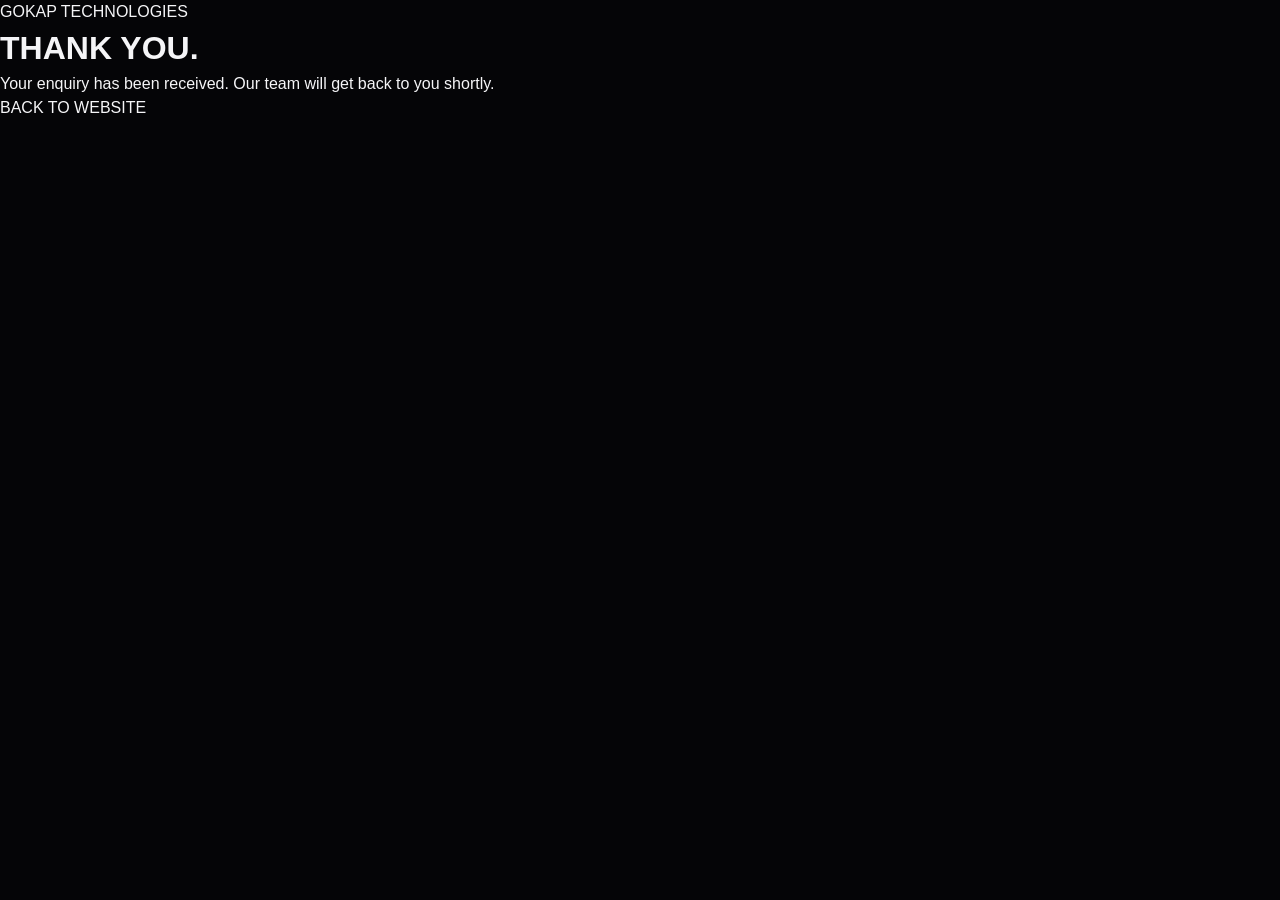
==== thank-you.html @ 7d85a5a2 "Initial website" ====
<!DOCTYPE html>
<html lang="en">

<head>

    <meta charset="UTF-8">

    <meta
        name="viewport"
        content="width=device-width, initial-scale=1.0"
    >

    <title>Thank You | GOKAP Technologies</title>

    <link rel="stylesheet" href="style.css">

</head>

<body>

    <main class="thank-you">

        <div class="thank-you-content">

            <span class="section-label">
                GOKAP TECHNOLOGIES
            </span>

            <h1>
                THANK
                <span>YOU.</span>
            </h1>

            <p>
                Your enquiry has been received.
                Our team will get back to you shortly.
            </p>

            <a href="index.html" class="btn btn-primary">
                BACK TO WEBSITE
            </a>

        </div>

    </main>

</body>

</html>
---- style.css ----
/* =========================================================
   GOKAP TECHNOLOGIES
   PREMIUM DIGITAL EXPERIENCE
========================================================= */


/* =========================================================
   01 — ROOT
========================================================= */

:root {

    --black: #050507;
    --black-soft: #09090d;
    --black-card: #0d0d13;

    --white: #f5f5f7;
    --white-soft: #b8b8c4;

    --purple: #755cff;
    --purple-light: #a18fff;
    --blue: #4d8dff;

    --border: rgba(255,255,255,0.10);

    --container: 1240px;

    --ease: cubic-bezier(0.16, 1, 0.3, 1);
}



/* =========================================================
   02 — RESET
========================================================= */

* {
    margin: 0;
    padding: 0;
    box-sizing: border-box;
}


html {
    scroll-behavior: smooth;
    background: var(--black);
}


body {

    font-family: "Inter", Arial, sans-serif;

    color: var(--white);

    background: var(--black);

    line-height: 1.5;

    overflow-x: hidden;

    cursor: none;
}


body::selection {
    background: var(--purple);
    color: white;
}


a {
    color: inherit;
    text-decoration: none;
}


button,
input,
textarea {
    font-family: inherit;
}


button {
    cursor: none;
}


img {
    display: block;
    max-width: 100%;
}


.section-container {

    width: min(
        var(--container),
        calc(100% - 80px)
    );

    margin: auto;

    position: relative;

    z-index: 2;
}



/* =========================================================
   03 — BACKGROUND
========================================================= */

.background {

    position: fixed;

    inset: 0;

    z-index: -10;

    overflow: hidden;

    pointer-events: none;

    background: var(--black);
}


.background-grid {

    position: absolute;

    inset: 0;

    opacity: 0.20;

    background-image:

        linear-gradient(
            rgba(255,255,255,0.035) 1px,
            transparent 1px
        ),

        linear-gradient(
            90deg,
            rgba(255,255,255,0.035) 1px,
            transparent 1px
        );

    background-size: 80px 80px;

    mask-image:
        linear-gradient(
            to bottom,
            black,
            transparent 85%
        );
}


.background-glow {

    position: absolute;

    width: 700px;

    height: 700px;

    border-radius: 50%;

    filter: blur(130px);

    opacity: 0.14;

}


.glow-one {

    top: -350px;

    right: -200px;

    background: var(--purple);
}


.glow-two {

    top: 45%;

    left: -400px;

    background: var(--blue);
}



/* =========================================================
   04 — CUSTOM CURSOR
========================================================= */

.cursor {

    position: fixed;

    width: 7px;

    height: 7px;

    border-radius: 50%;

    background: white;

    z-index: 99999;

    pointer-events: none;

    transform: translate(-50%, -50%);
}


.cursor-follower {

    position: fixed;

    width: 38px;

    height: 38px;

    border: 1px solid rgba(255,255,255,0.45);

    border-radius: 50%;

    z-index: 99998;

    pointer-events: none;

    transform: translate(-50%, -50%);

    transition:
        width .3s var(--ease),
        height .3s var(--ease),
        border .3s ease;
}


.cursor-view .cursor-follower {

    width: 70px;

    height: 70px;

    border-color: var(--purple-light);

}



/* =========================================================
   05 — LOADER
========================================================= */

.page-loader {

    position: fixed;

    inset: 0;

    z-index: 99990;

    display: flex;

    flex-direction: column;

    align-items: center;

    justify-content: center;

    background: var(--black);

}


.loader-logo {

    font-size: 28px;

    font-weight: 900;

    letter-spacing: .25em;

}


.loader-line {

    width: 180px;

    height: 1px;

    margin-top: 25px;

    background: rgba(255,255,255,.15);

    overflow: hidden;
}


.loader-line span {

    display: block;

    width: 0;

    height: 100%;

    background: var(--purple);

}



/* =========================================================
   06 — HEADER
========================================================= */

.site-header {

    position: fixed;

    top: 0;

    left: 0;

    width: 100%;

    z-index: 1000;

    padding: 24px 0;

}


.header-inner {

    width: min(
        var(--container),
        calc(100% - 80px)
    );

    margin: auto;

    display: flex;

    align-items: center;

    justify-content: space-between;

    padding: 12px 15px 12px 12px;

    border: 1px solid rgba(255,255,255,.08);

    border-radius: 100px;

    background: rgba(8,8,12,.65);

    backdrop-filter: blur(18px);

    -webkit-backdrop-filter: blur(18px);
}



/* Brand */

.brand {

    display: flex;

    align-items: center;

    gap: 10px;

    font-size: 13px;

    font-weight: 800;

    letter-spacing: .14em;
}


.brand-symbol {

    width: 34px;

    height: 34px;

    display: grid;

    place-items: center;

    border-radius: 50%;

    color: white;

    background:

        linear-gradient(
            135deg,
            var(--purple),
            var(--blue)
        );

    box-shadow:

        0 0 25px
        rgba(117,92,255,.35);
}


.brand-name {
    color: white;
}



/* Navigation */

.main-navigation {

    display: flex;

    align-items: center;

    gap: 34px;

    margin-left: 80px;

    color: #9c9ca8;

    font-size: 11px;

    font-weight: 500;
}


.main-navigation a {

    transition:
        color .25s ease;
}


.main-navigation a:hover {

    color: white;
}



/* Contact */

.header-contact {

    display: flex;

    align-items: center;

    gap: 13px;

    padding: 11px 17px;

    border-radius: 100px;

    color: white;

    background: white;

    color: black;

    font-size: 10px;

    font-weight: 700;

    transition:
        transform .25s var(--ease);
}


.header-contact:hover {

    transform: translateY(-2px);
}


.header-contact span {

    font-size: 15px;
}



/* Mobile button */

.menu-toggle {

    display: none;

    width: 38px;

    height: 38px;

    border: 1px solid var(--border);

    border-radius: 50%;

    background: transparent;

    position: relative;
}


.menu-toggle span {

    position: absolute;

    left: 10px;

    width: 17px;

    height: 1px;

    background: white;

    transition: .3s ease;
}


.menu-toggle span:first-child {

    top: 15px;
}


.menu-toggle span:last-child {

    top: 21px;
}



/* =========================================================
   07 — MOBILE NAVIGATION
========================================================= */

.mobile-navigation {

    position: fixed;

    inset: 0;

    z-index: 900;

    display: flex;

    align-items: center;

    justify-content: center;

    background: rgba(5,5,7,.97);

    transform: translateY(-100%);

    transition:
        transform .7s var(--ease);
}


.mobile-navigation.active {

    transform: translateY(0);
}


.mobile-navigation nav {

    display: flex;

    flex-direction: column;

    align-items: center;

    gap: 20px;
}


.mobile-navigation a {

    font-size: 38px;

    font-weight: 800;

    letter-spacing: -.04em;

    transition: color .2s ease;
}


.mobile-navigation a:hover {

    color: var(--purple-light);
}



/* =========================================================
   08 — HERO
========================================================= */

.hero {

    position: relative;

    min-height: 100vh;

    display: flex;

    align-items: center;

    overflow: hidden;

    padding-top: 100px;
}


.hero-container {

    width: min(
        var(--container),
        calc(100% - 80px)
    );

    margin: auto;

    display: grid;

    grid-template-columns:
        1fr 1fr;

    align-items: center;

    gap: 40px;
}



/* Hero content */

.hero-content {

    position: relative;

    z-index: 5;
}


.hero-label {

    display: flex;

    align-items: center;

    gap: 10px;

    margin-bottom: 28px;

    color: #878793;

    font-size: 9px;

    font-weight: 700;

    letter-spacing: .20em;
}


.status-dot {

    width: 6px;

    height: 6px;

    border-radius: 50%;

    background: #6cff9d;

    box-shadow:
        0 0 12px #6cff9d;
}



/* Hero title */

.hero-title {

    max-width: 760px;

    font-size:
        clamp(60px, 8vw, 116px);

    line-height: .88;

    letter-spacing: -.075em;

    font-weight: 900;

    text-transform: uppercase;
}


.outline-text {

    display: block;

    color: transparent;

    -webkit-text-stroke:
        1px rgba(255,255,255,.45);
}


.gradient-text {

    display: block;

    background:

        linear-gradient(
            100deg,
            #ffffff 0%,
            #8d7cff 45%,
            #4d8dff 100%
        );

    -webkit-background-clip: text;

    background-clip: text;

    color: transparent;
}



/* Description */

.hero-description {

    max-width: 450px;

    margin-top: 32px;

    color: #888894;

    font-size: 13px;

    line-height: 1.8;
}



/* Hero actions */

.hero-actions {

    display: flex;

    align-items: center;

    gap: 25px;

    margin-top: 35px;
}


.primary-button {

    display: inline-flex;

    align-items: center;

    gap: 22px;

    padding: 14px 16px 14px 20px;

    border: 1px solid rgba(255,255,255,.15);

    border-radius: 100px;

    background: white;

    color: black;

    font-size: 10px;

    font-weight: 800;

    transition:
        transform .3s var(--ease);
}


.primary-button:hover {

    transform: translateY(-3px);
}


.button-arrow {

    width: 31px;

    height: 31px;

    display: grid;

    place-items: center;

    border-radius: 50%;

    color: white;

    background: var(--purple);

    font-size: 14px;
}


.secondary-button {

    color: #9b9ba7;

    font-size: 10px;

    font-weight: 600;

    transition:
        color .2s ease;
}


.secondary-button:hover {

    color: white;
}


.secondary-button span {

    margin-left: 7px;
}



/* Hero meta */

.hero-meta {

    display: flex;

    gap: 45px;

    margin-top: 70px;
}


.hero-meta div {

    display: flex;

    flex-direction: column;

    gap: 3px;
}


.hero-meta strong {

    font-size: 19px;

    font-weight: 700;
}


.hero-meta span {

    color: #686874;

    font-size: 8px;

    letter-spacing: .08em;

    text-transform: uppercase;
}



/* =========================================================
   09 — HERO DIGITAL OBJECT
========================================================= */

.hero-object {

    position: relative;

    width: 600px;

    height: 600px;

    margin-left: auto;

    display: flex;

    align-items: center;

    justify-content: center;
}



/* Main glow */

.hero-object::before {

    content: "";

    position: absolute;

    width: 320px;

    height: 320px;

    border-radius: 50%;

    background:
        radial-gradient(
            circle,
            rgba(117,92,255,.35),
            transparent 70%
        );

    filter: blur(25px);

}



/* Orbit */

.orbit {

    position: absolute;

    border: 1px solid rgba(255,255,255,.08);

    border-radius: 50%;

    transform: rotateX(65deg) rotateZ(20deg);
}


.orbit-one {

    width: 430px;

    height: 430px;

    animation:
        orbitRotate 18s linear infinite;
}


.orbit-two {

    width: 330px;

    height: 330px;

    transform:
        rotateX(70deg)
        rotateY(20deg);

    animation:
        orbitRotateReverse 13s linear infinite;
}


.orbit-three {

    width: 520px;

    height: 250px;

    transform:
        rotateX(70deg)
        rotateZ(-20deg);

    animation:
        orbitRotate 24s linear infinite;
}


@keyframes orbitRotate {

    from {
        transform:
            rotateX(65deg)
            rotateZ(0deg);
    }

    to {
        transform:
            rotateX(65deg)
            rotateZ(360deg);
    }

}


@keyframes orbitRotateReverse {

    from {
        transform:
            rotateX(70deg)
            rotateY(20deg)
            rotateZ(360deg);
    }

    to {
        transform:
            rotateX(70deg)
            rotateY(20deg)
            rotateZ(0deg);
    }

}



/* Digital core */

digital-core {

    position: relative;

    width: 170px;

    height: 170px;

    display: grid;

    place-items: center;

    border-radius: 50%;

    background:

        radial-gradient(
            circle at 35% 30%,
            #a79cff,
            #4435b7 45%,
            #15112e 75%
        );

    box-shadow:

        0 0 60px
        rgba(117,92,255,.35),

        inset 0 0 50px
        rgba(255,255,255,.12);

    animation: none !important;
}


.digital-core::before {

    content: "";

    position: absolute;

    inset: -15px;

    border: 1px solid rgba(137,120,255,.35);

    border-radius: 50%;
}


.digital-core::after {

    content: "";

    position: absolute;

    inset: 20px;

    border:
        1px solid rgba(255,255,255,.12);

    border-radius: 50%;
}


.core-inner {

    width: 100px;

    height: 100px;

    display: grid;

    place-items: center;

    border:
        1px solid rgba(255,255,255,.20);

    border-radius: 50%;

    background:
        rgba(255,255,255,.04);

    backdrop-filter:
        blur(10px);
}


.core-letter {

    font-size: 44px;

    font-weight: 900;

    letter-spacing: -.08em;

    color: white;

    text-shadow:
        0 0 30px rgba(255,255,255,.5);
}


@keyframes coreFloat {

    0%,
    100% {
        transform: translateY(0);
    }

    50% {
        transform: translateY(-15px);
    }

}



/* =========================================================
   10 — FLOATING PANELS
========================================================= */

.floating-panel {

    position: absolute;

    padding: 15px;

    border:
        1px solid rgba(255,255,255,.10);

    border-radius: 12px;

    background:
        rgba(16,16,23,.78);

    backdrop-filter:
        blur(15px);

    box-shadow:
        0 25px 60px rgba(0,0,0,.35);
}



/* Code */

.panel-code {

    width: 160px;

    top: 85px;

    right: 55px;

    transform: rotate(7deg);

    animation:
        floatPanel 5s ease-in-out infinite;
}


.panel-header {

    display: flex;

    gap: 5px;

    margin-bottom: 13px;
}


.panel-header span {

    width: 5px;

    height: 5px;

    border-radius: 50%;

    background: #686877;
}


.code-lines {

    display: grid;

    gap: 8px;
}


.code-lines i {

    display: block;

    width: 80%;

    height: 5px;

    border-radius: 5px;

    background: #4e4e61;
}


.code-lines i:nth-child(1) {

    width: 55%;

    background: var(--purple);
}


.code-lines i:nth-child(3) {

    width: 90%;
}


.code-lines i:nth-child(5) {

    width: 40%;

    background: #587bff;
}



/* Data */

.panel-data {

    width: 150px;

    left: 35px;

    bottom: 100px;

    transform: rotate(-7deg);

    animation:
        floatPanelReverse 6s ease-in-out infinite;
}


.data-number {

    display: block;

    font-size: 22px;

    font-weight: 800;
}


.data-label {

    display: block;

    margin-top: 2px;

    color: #777784;

    font-size: 7px;

    letter-spacing: .13em;
}


.data-chart {

    height: 40px;

    display: flex;

    align-items: end;

    gap: 5px;

    margin-top: 15px;
}


.data-chart i {

    flex: 1;

    height: 25%;

    border-radius: 3px;

    background:
        linear-gradient(
            to top,
            var(--purple),
            var(--blue)
        );
}


.data-chart i:nth-child(2) {
    height: 40%;
}


.data-chart i:nth-child(3) {
    height: 32%;
}


.data-chart i:nth-child(4) {
    height: 65%;
}


.data-chart i:nth-child(5) {
    height: 48%;
}


.data-chart i:nth-child(6) {
    height: 82%;
}


.data-chart i:nth-child(7) {
    height: 100%;
}



/* UI */

.panel-ui {

    width: 125px;

    right: 35px;

    bottom: 125px;

    display: flex;

    gap: 12px;

    align-items: center;

    transform: rotate(5deg);

    animation:
        floatPanel 7s ease-in-out infinite;
}


.ui-circle {

    width: 35px;

    height: 35px;

    flex-shrink: 0;

    border-radius: 50%;

    background:
        linear-gradient(
            135deg,
            var(--purple),
            var(--blue)
        );

    box-shadow:
        0 0 20px rgba(117,92,255,.4);
}


.ui-lines {

    display: grid;

    gap: 5px;

    flex: 1;
}


.ui-lines i {

    height: 4px;

    border-radius: 5px;

    background: #444451;
}


.ui-lines i:first-child {

    width: 90%;
}


.ui-lines i:nth-child(2) {

    width: 65%;
}


.ui-lines i:last-child {

    width: 45%;
}


@keyframes floatPanel {

    0%,
    100% {
        transform:
            translateY(0)
            rotate(7deg);
    }

    50% {
        transform:
            translateY(-14px)
            rotate(5deg);
    }

}


@keyframes floatPanelReverse {

    0%,
    100% {
        transform:
            translateY(0)
            rotate(-7deg);
    }

    50% {
        transform:
            translateY(12px)
            rotate(-4deg);
    }

}



/* =========================================================
   11 — SCROLL INDICATOR
========================================================= */

.scroll-indicator {

    position: absolute;

    left: 50%;

    bottom: 30px;

    transform: translateX(-50%);

    display: flex;

    align-items: center;

    gap: 15px;

    color: #656570;

    font-size: 7px;

    letter-spacing: .18em;

    white-space: nowrap;
}


.scroll-line {

    width: 50px;

    height: 1px;

    background: #46464f;

}



/* =========================================================
   12 — STATEMENT
========================================================= */

.statement {

    min-height: 700px;

    display: flex;

    align-items: center;

    padding: 150px 0;

    background: var(--black);
}


.section-number {

    color: #54545f;

    font-size: 9px;

    letter-spacing: .15em;

    font-weight: 600;
}


.statement h2 {

    max-width: 1050px;

    margin-top: 40px;

    font-size:
        clamp(45px, 6vw, 82px);

    line-height: .98;

    letter-spacing: -.065em;

    font-weight: 800;
}


.statement h2 span {

    color: var(--purple-light);
}


.statement p {

    max-width: 470px;

    margin-top: 45px;

    margin-left: auto;

    color: #777783;

    font-size: 13px;

    line-height: 1.8;
}



/* =========================================================
   13 — SECTION HEADING
========================================================= */

.section-heading {

    display: grid;

    grid-template-columns: 100px 1fr auto;

    align-items: end;

    gap: 40px;

    padding-bottom: 30px;

    border-bottom:
        1px solid var(--border);

    margin-bottom: 50px;
}


.small-label {

    display: block;

    margin-bottom: 12px;

    color: #777783;

    font-size: 9px;

    font-weight: 700;

    letter-spacing: .16em;
}


.section-heading h2 {

    font-size:
        clamp(42px, 6vw, 76px);

    line-height: .9;

    letter-spacing: -.065em;

    font-weight: 800;
}


.section-heading h2 span {

    color: var(--purple-light);
}


.section-counter {

    color: #5d5d68;

    font-size: 8px;

    letter-spacing: .15em;
}



/* =========================================================
   14 — WORK
========================================================= */

.work-section {

    padding: 130px 0;

    background:
        linear-gradient(
            180deg,
            #07070a,
            #09090d
        );
}


.project {

    position: relative;

    margin-bottom: 100px;
}


.project:last-child {

    margin-bottom: 0;
}


.project-visual {

    position: relative;

    height: 620px;

    display: flex;

    align-items: center;

    justify-content: center;

    overflow: hidden;

    border:
        1px solid rgba(255,255,255,.08);

    border-radius: 4px;
}


.project-one {

    background:
        radial-gradient(
            circle at 50% 50%,
            #25214c,
            #0c0c12 65%
        );
}


.project-two {

    background:
        radial-gradient(
            circle at 50% 40%,
            #252052,
            #0a0a0f 65%
        );
}


.project-three {

    background:
        radial-gradient(
            circle at 50% 50%,
            #16284a,
            #090a0e 65%
        );
}


.project-four {

    background:
        radial-gradient(
            circle at 50% 40%,
            #302040,
            #09090e 65%
        );
}



/* Project browser */

.project-browser {

    width: 75%;

    height: 72%;

    overflow: hidden;

    border:
        1px solid rgba(255,255,255,.14);

    border-radius: 12px;

    background: #111118;

    box-shadow:
        0 50px 100px rgba(0,0,0,.55);

    transform:
        perspective(1000px)
        rotateX(8deg)
        rotateY(-8deg);
}


.browser-top {

    height: 35px;

    display: flex;

    align-items: center;

    gap: 6px;

    padding: 0 15px;

    border-bottom:
        1px solid rgba(255,255,255,.08);
}


.browser-top span {

    width: 6px;

    height: 6px;

    border-radius: 50%;

    background: #555562;
}


.browser-content {

    padding: 45px;
}


.browser-title {

    font-size: 46px;

    line-height: .9;

    font-weight: 800;

    letter-spacing: -.06em;
}


.browser-chart {

    height: 150px;

    margin-top: 35px;

    border-bottom:
        1px solid rgba(255,255,255,.1);

    position: relative;
}


.browser-chart div {

    position: absolute;

    left: 0;

    right: 0;

    bottom: 0;

    height: 100%;

    background:
        linear-gradient(
            150deg,
            transparent 45%,
            rgba(117,92,255,.8) 46%,
            transparent 47%
        );
}


.browser-cards {

    display: flex;

    gap: 12px;

    margin-top: 20px;
}


.browser-cards i {

    width: 100px;

    height: 50px;

    border-radius: 7px;

    background: #1b1b27;
}



/* Phone showcase */

.phone-showcase {

    width: 240px;

    height: 470px;

    padding: 10px;

    border: 7px solid #171720;

    border-radius: 35px;

    background: #08080b;

    box-shadow:
        0 50px 100px rgba(0,0,0,.6);

    transform:
        rotate(-8deg);
}


.phone-notch {

    width: 80px;

    height: 18px;

    margin: auto;

    border-radius: 0 0 14px 14px;

    background: #171720;
}


.phone-interface {

    height: 420px;

    padding: 25px 17px;

    border-radius: 23px;

    background:
        linear-gradient(
            160deg,
            #15132c,
            #25205d
        );
}


.phone-top {

    width: 45%;

    height: 7px;

    border-radius: 5px;

    background: #7e72ff;
}


.phone-balance {

    margin-top: 55px;
}


.phone-balance small {

    color: #8d8c9d;

    font-size: 8px;
}


.phone-balance strong {

    display: block;

    margin-top: 8px;

    font-size: 31px;

    letter-spacing: -.05em;
}


.phone-stat {

    height: 110px;

    margin-top: 35px;

    border-radius: 12px;

    background:
        linear-gradient(
            160deg,
            transparent 45%,
            #8c7cff 46%,
            transparent 48%
        ),
        rgba(255,255,255,.05);
}


.phone-buttons {

    display: flex;

    gap: 8px;

    margin-top: 15px;
}


.phone-buttons i {

    flex: 1;

    height: 35px;

    border-radius: 8px;

    background:
        rgba(255,255,255,.08);
}



/* Dashboard */

.dashboard-showcase {

    width: 75%;

    height: 65%;

    display: flex;

    overflow: hidden;

    border:
        1px solid rgba(255,255,255,.12);

    border-radius: 10px;

    background: #10131b;

    box-shadow:
        0 50px 100px rgba(0,0,0,.5);
}


.dashboard-sidebar {

    width: 22%;

    border-right:
        1px solid rgba(255,255,255,.08);

    background: #0c0f15;
}


.dashboard-main {

    flex: 1;

    padding: 25px;
}


.dashboard-header {

    width: 45%;

    height: 12px;

    border-radius: 5px;

    background: #6f65ed;
}


.dashboard-stats {

    display: flex;

    gap: 10px;

    margin-top: 25px;
}


.dashboard-stats i {

    flex: 1;

    height: 70px;

    border-radius: 8px;

    background: #181d28;
}


.dashboard-graph {

    height: 150px;

    margin-top: 15px;

    border-radius: 8px;

    background:
        linear-gradient(
            160deg,
            transparent 45%,
            #5c6fff 46%,
            transparent 48%
        ),
        #151a24;
}



/* Commerce */

.commerce-showcase {

    width: 70%;

    height: 68%;

    display: grid;

    grid-template-columns: 1.2fr .8fr;

    overflow: hidden;

    border-radius: 10px;

    background: #e9e5e1;

    box-shadow:
        0 50px 100px rgba(0,0,0,.5);
}


.commerce-image {

    background:
        radial-gradient(
            circle at 50% 45%,
            #b38c75,
            #5c4238
        );
}


.commerce-content {

    display: flex;

    flex-direction: column;

    justify-content: center;

    gap: 15px;

    padding: 35px;

    color: #18120f;

    background: #f5f1ed;
}


.commerce-content span {

    width: 80%;

    height: 8px;

    border-radius: 4px;

    background: #29211d;
}


.commerce-content i {

    width: 55%;

    height: 5px;

    background: #9b8e87;
}


.commerce-content b {

    width: 45%;

    height: 30px;

    border-radius: 4px;

    background: #201a17;
}



/* Project information */

.project-info {

    display: grid;

    grid-template-columns: 150px 1fr 1fr auto;

    align-items: center;

    gap: 30px;

    padding: 24px 0;

    border-bottom:
        1px solid var(--border);
}


.project-info > span {

    color: #6c6c77;

    font-size: 8px;

    letter-spacing: .12em;
}


.project-info h3 {

    font-size: 19px;

    letter-spacing: -.03em;
}


.project-info p {

    color: #686873;

    font-size: 10px;
}


.project-info a {

    display: flex;

    gap: 10px;

    color: white;

    font-size: 8px;

    font-weight: 700;

    letter-spacing: .08em;
}



/* =========================================================
   15 — SERVICES
========================================================= */

.services-section {

    padding: 150px 0;

    background: #07070a;
}


.services-list {

    border-top:
        1px solid var(--border);
}


.service-item {

    position: relative;

    display: grid;

    grid-template-columns: 100px 1fr 1fr 50px;

    align-items: center;

    gap: 30px;

    min-height: 125px;

    border-bottom:
        1px solid var(--border);

    transition:
        padding .5s var(--ease),
        background .5s ease;
}


.service-item:hover {

    padding-left: 25px;

    padding-right: 25px;

    background:
        rgba(117,92,255,.05);
}


.service-item > span {

    color: #53535e;

    font-size: 9px;

    letter-spacing: .12em;
}


.service-item h3 {

    font-size:
        clamp(24px, 3vw, 40px);

    letter-spacing: -.05em;
}


.service-item p {

    color: #656570;

    font-size: 10px;
}


.service-item strong {

    font-size: 25px;

    font-weight: 400;

    transition:
        transform .3s ease;
}


.service-item:hover strong {

    transform:
        translate(5px,-5px);
}



/* =========================================================
   16 — TECHNOLOGY
========================================================= */

.technology-section {

    min-height: 850px;

    display: flex;

    align-items: center;

    padding: 150px 0;

    background:
        radial-gradient(
            circle at 70% 50%,
            #15112e,
            #07070a 40%
        );
}


.technology-grid {

    display: grid;

    grid-template-columns: .8fr 1.2fr;

    align-items: center;

    gap: 70px;
}


.technology-content h2 {

    margin-top: 18px;

    font-size:
        clamp(50px, 6vw, 80px);

    line-height: .9;

    letter-spacing: -.065em;
}


.technology-content h2 span {

    color: var(--purple-light);
}


.technology-content p {

    max-width: 400px;

    margin-top: 30px;

    color: #777783;

    font-size: 12px;

    line-height: 1.8;
}


.text-link {

    display: inline-flex;

    gap: 15px;

    margin-top: 35px;

    color: white;

    font-size: 9px;

    font-weight: 700;

    letter-spacing: .08em;
}



/* Technology orbit */

.technology-orbit {

    position: relative;

    width: 550px;

    height: 550px;

    margin: auto;

    border:
        1px solid rgba(255,255,255,.08);

    border-radius: 50%;
}


.technology-orbit::before {

    content: "";

    position: absolute;

    inset: 70px;

    border:
        1px solid rgba(255,255,255,.07);

    border-radius: 50%;
}


.technology-orbit::after {

    content: "";

    position: absolute;

    inset: 160px;

    border:
        1px solid rgba(255,255,255,.08);

    border-radius: 50%;
}


.tech-core {

    position: absolute;

    top: 50%;

    left: 50%;

    width: 105px;

    height: 105px;

    display: grid;

    place-items: center;

    transform: translate(-50%,-50%);

    border-radius: 50%;

    background:
        linear-gradient(
            135deg,
            var(--purple),
            #29205e
        );

    box-shadow:
        0 0 60px rgba(117,92,255,.45);

    font-size: 35px;

    font-weight: 900;
}


.tech-node {

    position: absolute;

    width: 70px;

    height: 70px;

    display: grid;

    place-items: center;

    border:
        1px solid rgba(255,255,255,.13);

    border-radius: 50%;

    color: #c2c2cc;

    background:
        rgba(15,15,22,.8);

    backdrop-filter:
        blur(12px);

    font-size: 8px;

    font-weight: 700;

    letter-spacing: .05em;

    box-shadow:
        0 15px 30px rgba(0,0,0,.3);
}


.node-html {

    top: 30px;

    left: 50%;

    transform: translateX(-50%);
}


.node-css {

    top: 115px;

    right: 45px;
}


.node-js {

    right: 25px;

    top: 50%;

    transform: translateY(-50%);
}


.node-react {

    right: 80px;

    bottom: 65px;
}


.node-node {

    left: 50%;

    bottom: 20px;

    transform: translateX(-50%);
}


.node-ai {

    left: 70px;

    bottom: 70px;
}


.node-cloud {

    left: 20px;

    top: 50%;

    transform: translateY(-50%);
}



/* Technology lines */

.tech-line {

    position: absolute;

    height: 1px;

    transform-origin: left center;

    background:
        linear-gradient(
            90deg,
            rgba(117,92,255,.8),
            transparent
        );

    opacity: .35;
}


.line-one {

    width: 180px;

    top: 170px;

    left: 165px;

    transform: rotate(-20deg);
}


.line-two {

    width: 180px;

    top: 280px;

    left: 150px;

    transform: rotate(0deg);
}


.line-three {

    width: 180px;

    bottom: 175px;

    left: 165px;

    transform: rotate(20deg);
}


.line-four {

    width: 170px;

    top: 165px;

    right: 150px;

    transform: rotate(200deg);
}



/* =========================================================
   17 — ABOUT
========================================================= */

.about-section {

    padding: 150px 0;

    background: #09090d;
}


.about-statement {

    display: grid;

    grid-template-columns:
        1fr 1fr;

    gap: 100px;

    margin-top: 80px;
}


.about-statement p {

    font-size:
        clamp(24px, 3vw, 40px);

    line-height: 1.15;

    letter-spacing: -.045em;

    color: #dedee5;
}


.about-statement p:last-child {

    color: #686873;
}


.about-values {

    display: grid;

    grid-template-columns:
        repeat(4, 1fr);

    margin-top: 120px;

    border-top:
        1px solid var(--border);
}


.about-values > div {

    min-height: 190px;

    padding: 30px 20px 20px 0;

    border-right:
        1px solid var(--border);
}


.about-values > div:not(:first-child) {

    padding-left: 25px;
}


.about-values > div:last-child {

    border-right: none;
}


.about-values span {

    color: #555561;

    font-size: 9px;
}


.about-values h3 {

    margin-top: 45px;

    font-size: 15px;

    letter-spacing: .06em;
}


.about-values p {

    margin-top: 8px;

    color: #686873;

    font-size: 9px;
}



/* =========================================================
   18 — CONTACT
========================================================= */

.contact-section {

    position: relative;

    min-height: 850px;

    display: flex;

    align-items: center;

    justify-content: center;

    overflow: hidden;

    background:
        radial-gradient(
            circle at 50% 45%,
            #251b5c,
            #0b0a11 40%,
            #050507 75%
        );
}


.contact-section::before {

    content: "";

    position: absolute;

    width: 600px;

    height: 600px;

    border:
        1px solid rgba(255,255,255,.06);

    border-radius: 50%;
}


.contact-section::after {

    content: "";

    position: absolute;

    width: 850px;

    height: 850px;

    border:
        1px solid rgba(255,255,255,.04);

    border-radius: 50%;
}


.contact-container {

    position: relative;

    z-index: 3;

    text-align: center;
}


.contact-label {

    color: #858590;

    font-size: 9px;

    letter-spacing: .2em;

    font-weight: 700;
}


.contact-container h2 {

    margin-top: 30px;

    font-size:
        clamp(65px, 10vw, 135px);

    line-height: .83;

    letter-spacing: -.08em;

    font-weight: 900;
}


.contact-container h2 span {

    display: block;

    color: transparent;

    -webkit-text-stroke:
        1px rgba(255,255,255,.55);
}


.contact-button {

    display: inline-flex;

    align-items: center;

    gap: 40px;

    margin-top: 60px;

    padding: 8px 8px 8px 25px;

    border-radius: 100px;

    color: black;

    background: white;

    font-size: 11px;

    font-weight: 800;

    transition:
        transform .3s var(--ease);
}


.contact-button:hover {

    transform:
        scale(1.04);
}


.contact-button strong {

    width: 48px;

    height: 48px;

    display: grid;

    place-items: center;

    border-radius: 50%;

    color: white;

    background: var(--purple);

    font-size: 20px;
}


.contact-details {

    display: flex;

    justify-content: center;

    gap: 30px;

    margin-top: 30px;

    color: #696974;

    font-size: 9px;
}



/* =========================================================
   19 — FOOTER
========================================================= */

.site-footer {
    width: 100%;
    padding: 60px 25px;
    background: #050509;

    border-top: 1px solid #333;
}

.footer-inner {

    width: min(
        var(--container),
        calc(100% - 80px)
    );

    margin: auto;

    display: grid;

    grid-template-columns:
        2fr 1fr 1fr;

    gap: 50px;
}


.footer-brand p {

    max-width: 220px;

    margin-top: 15px;

    color: #666671;

    font-size: 9px;
}


.footer-links {

    display: flex;

    flex-direction: column;

    gap: 10px;
}


.footer-links a,
.footer-social a {

    color: #858590;

    font-size: 9px;

    transition:
        color .2s ease;
}


.footer-links a:hover,
.footer-social a:hover {

    color: white;
}


.footer-social {

    display: flex;

    flex-direction: column;

    gap: 10px;
}

/* =========================================================
   20 — TABLET
========================================================= */

@media (max-width: 1000px) {

    .main-navigation {
        margin-left: 0;
    }


    .hero-container {

        grid-template-columns: 1fr;

        padding-top: 80px;
    }


    .hero-content {

        text-align: center;
    }


    .hero-label,
    .hero-actions,
    .hero-meta {

        justify-content: center;
    }


    .hero-description {

        margin-left: auto;

        margin-right: auto;
    }


    .hero-object {

        margin: 0 auto;

        transform: scale(.8);
    }


    .project-info {

        grid-template-columns:
            1fr 1fr;

        gap: 15px;
    }


    .project-info a {

        justify-self: start;
    }


    .technology-grid {

        grid-template-columns: 1fr;

        text-align: center;
    }


    .technology-content p {

        margin-left: auto;

        margin-right: auto;
    }


    .about-statement {

        gap: 50px;
    }

}



/* =========================================================
   21 — MOBILE
========================================================= */

@media (max-width: 700px) {

    body {

        cursor: auto;
    }


    .cursor,
    .cursor-follower {

        display: none;
    }


    .section-container,
    .hero-container,
    .header-inner,
    .footer-inner,
    .footer-bottom {

        width:
            calc(100% - 40px);
    }


    .site-header {

        padding: 15px 0;
    }


    .header-inner {

        padding: 9px 10px;
    }


    .main-navigation,
    .header-contact {

        display: none;
    }


    .menu-toggle {

        display: block;
    }


    .hero {

        min-height: 900px;

        align-items: flex-start;

        padding-top: 150px;
    }


    .hero-container {

        width:
            calc(100% - 40px);

        gap: 10px;
    }


    .hero-title {

        font-size:
            clamp(48px, 15vw, 75px);
    }


    .hero-description {

        margin-top: 25px;

        font-size: 11px;
    }


    .hero-actions {

        flex-direction: column;

        gap: 18px;
    }


    .hero-meta {

        gap: 25px;

        margin-top: 45px;
    }


    .hero-object {

        width: 420px;

        height: 420px;

        transform: scale(.72);
    }


    .statement {

        min-height: 600px;

        padding: 100px 0;
    }


    .statement h2 {

        margin-top: 30px;

        font-size: 43px;
    }


    .statement p {

        margin-top: 30px;

        font-size: 11px;
    }


    .section-heading {

        grid-template-columns:
            1fr;

        gap: 15px;

        align-items: start;
    }


    .section-counter {

        display: none;
    }


    .section-heading h2 {

        font-size: 48px;
    }


    .work-section,
    .services-section,
    .technology-section,
    .about-section {

        padding: 100px 0;
    }


    .project {

        margin-bottom: 65px;
    }


    .project-visual {

        height: 400px;
    }


    .project-browser {

        width: 90%;

        height: 65%;
    }


    .browser-content {

        padding: 25px;
    }


    .browser-title {

        font-size: 25px;
    }


    .dashboard-showcase {

        width: 90%;

        height: 60%;
    }


    .commerce-showcase {

        width: 90%;

        height: 65%;
    }


    .project-info {

        display: block;

        padding: 20px 0;
    }


    .project-info h3 {

        margin-top: 10px;

        font-size: 17px;
    }


    .project-info p {

        margin-top: 5px;
    }


    .project-info a {

        margin-top: 18px;
    }


    .service-item {

        grid-template-columns:
            45px 1fr 30px;

        gap: 10px;

        min-height: 110px;
    }


    .service-item p {

        display: none;
    }


    .service-item h3 {

        font-size: 23px;
    }


    .technology-section {

        min-height: auto;
    }


    .technology-content h2 {

        font-size: 55px;
    }


    .technology-orbit {

        width: 350px;

        height: 350px;

        margin-top: 40px;
    }


    .technology-orbit::before {

        inset: 45px;
    }


    .technology-orbit::after {

        inset: 100px;
    }


    .tech-core {

        width: 75px;

        height: 75px;

        font-size: 25px;
    }


    .tech-node {

        width: 55px;

        height: 55px;

        font-size: 7px;
    }


    .node-html {

        top: 15px;
    }


    .node-css {

        right: 15px;

        top: 65px;
    }


    .node-js {

        right: 0;
    }


    .node-react {

        right: 30px;

        bottom: 30px;
    }


    .node-node {

        bottom: 5px;
    }


    .node-ai {

        left: 30px;

        bottom: 30px;
    }


    .node-cloud {

        left: 0;
    }


    .about-statement {

        grid-template-columns: 1fr;

        gap: 30px;

        margin-top: 50px;
    }


    .about-statement p {

        font-size: 25px;
    }


    .about-values {

        grid-template-columns:
            1fr 1fr;

        margin-top: 70px;
    }


    .about-values > div {

        min-height: 150px;

        border-bottom:
            1px solid var(--border);
    }


    .about-values > div:nth-child(2) {

        border-right: none;
    }


    .contact-section {

        min-height: 700px;
    }


    .contact-container h2 {

        font-size:
            clamp(55px, 15vw, 85px);
    }


    .contact-button {

        gap: 20px;

        margin-top: 40px;

        font-size: 9px;
    }


    .contact-details {

        flex-direction: column;

        gap: 8px;
    }


    .footer-inner {

        grid-template-columns:
            1fr 1fr;
    }


    .footer-brand {

        grid-column:
            1 / -1;
    }


    .footer-bottom {

        flex-direction: column;

        gap: 10px;
    }

}



/* =========================================================
   22 — SMALL MOBILE
========================================================= */

@media (max-width: 420px) {

    .hero-object {

        width: 360px;

        height: 360px;

        transform: scale(.65);
    }


    .hero {

        min-height: 820px;
    }


    .hero-meta {

        gap: 18px;
    }


    .hero-meta strong {

        font-size: 16px;
    }


    .section-heading h2 {

        font-size: 40px;
    }


    .technology-orbit {

        transform: scale(.85);
    }

}

/* =========================================
   WHY GOKAP — PREMIUM SECTION
========================================= */

.why-gokap-new {
    position: relative;
    min-height: 1200px;
    padding: 150px 6%;
    overflow: hidden;
    background: #050507;
}

.why-gokap-wrapper {
    position: relative;
    max-width: 1300px;
    min-height: 1050px;
    margin: auto;
}


/* HEADER */

.why-hero {
    position: relative;
    z-index: 5;
    max-width: 520px;
}

.why-badge {
    display: inline-flex;
    align-items: center;
    gap: 12px;
    padding: 8px 15px;

    border: 1px solid rgba(255,255,255,.15);
    border-radius: 50px;

    color: #9999a5;
    font-size: 11px;
    letter-spacing: .16em;
}

.why-badge span {
    display: flex;
    align-items: center;
    justify-content: center;

    width: 27px;
    height: 27px;

    border-radius: 50%;

    background: linear-gradient(
        135deg,
        #805cff,
        #416fff
    );

    color: white;
}

.why-hero h2 {
    margin: 35px 0 25px;

    font-size: clamp(70px, 9vw, 125px);
    line-height: .82;
    letter-spacing: -.07em;

    color: white;
}

.why-hero h2 span {
    display: block;

    background: linear-gradient(
        90deg,
        #9a70ff,
        #586dff
    );

    -webkit-background-clip: text;
    background-clip: text;
    color: transparent;
}

.why-hero p {
    max-width: 430px;

    color: #777783;

    font-size: 15px;
    line-height: 1.7;
}


/* CENTER */

.why-orbit {
    position: absolute;

    top: 30px;
    right: 30px;

    width: 500px;
    height: 300px;
}

.orbit {
    position: absolute;

    top: 50%;
    left: 50%;

    border: 1px solid rgba(120,90,255,.3);

    border-radius: 50%;

    transform: translate(-50%, -50%) rotate(-8deg);
}

.orbit-one {
    width: 500px;
    height: 150px;
}

.orbit-two {
    width: 420px;
    height: 115px;

    transform: translate(-50%, -50%) rotate(8deg);
}

.orbit-glow {
    position: absolute;

    top: 50%;
    left: 50%;

    width: 170px;
    height: 170px;

    transform: translate(-50%, -50%);

    border-radius: 50%;

    background: radial-gradient(
        circle,
        rgba(110,75,255,.3),
        transparent 70%
    );

    filter: blur(25px);
}

.gokap-symbol {
    position: absolute;

    top: 50%;
    left: 50%;

    display: flex;
    align-items: center;
    justify-content: center;

    width: 105px;
    height: 105px;

    transform: translate(-50%, -50%);

    border-radius: 25px;

    background: linear-gradient(
        135deg,
        #8055ff,
        #3869ff
    );

    color: white;

    font-size: 70px;
    font-weight: 800;

    box-shadow:
        0 0 50px rgba(110,80,255,.45);
}


/* FEATURES */

.why-feature {
    position: absolute;

    display: flex;
    align-items: center;

    width: 430px;

    gap: 20px;

    z-index: 5;
}

.why-feature-left {
    left: 0;
}

.why-feature-right {
    right: 0;
    text-align: right;
    justify-content: flex-end;
}


/* ICON */

.why-icon {
    flex-shrink: 0;

    display: flex;
    align-items: center;
    justify-content: center;

    width: 105px;
    height: 105px;

    border: 1px solid rgba(255,255,255,.15);

    background: rgba(10,10,16,.8);

    border-radius: 50%;

    transition: .4s ease;
}

.why-icon span {
    color: white;
    font-size: 30px;

    text-shadow:
        0 0 20px #765cff;
}

.why-feature:hover .why-icon {
    transform: scale(1.08);

    border-color: #755cff;

    box-shadow:
        0 0 30px rgba(117,92,255,.2);
}


/* TEXT */

.why-number {
    margin-bottom: 7px;

    color: #755cff;

    font-size: 13px;
}

.why-feature h3 {
    margin: 0 0 7px;

    color: white;

    font-size: 21px;
    font-weight: 500;
}

.why-feature p {
    margin: 0;

    color: #777783;

    font-size: 13px;
}


/* CONNECTING LINES */

.why-feature-left::after {
    content: "";

    position: absolute;

    left: 100%;
    top: 50%;

    width: 110px;

    border-top: 1px dashed
        rgba(117,92,255,.35);
}

.why-feature-right::before {
    content: "";

    position: absolute;

    right: 100%;
    top: 50%;

    width: 110px;

    border-top: 1px dashed
        rgba(117,92,255,.35);
}


/* POSITIONS */

.feature-one {
    top: 350px;
}

.feature-two {
    top: 470px;
}

.feature-three {
    top: 600px;
}

.feature-four {
    top: 720px;
}

.feature-five {
    top: 850px;
}

.feature-six {
    top: 970px;
}


/* BOTTOM */

.why-bottom {
    position: absolute;

    bottom: 0;
    left: 50%;

    transform: translateX(-50%);

    width: 100%;

    text-align: center;
}

.why-bottom p {
    color: #777783;

    font-size: 18px;
}

.why-bottom span {
    color: white;
}


/* MOBILE */

@media (max-width: 900px) {

    .why-gokap-new {
        padding: 100px 6%;
    }

    .why-orbit {
        position: relative;

        top: auto;
        right: auto;

        margin: 80px auto;

        transform: scale(.8);
    }

    .why-feature {
        position: relative;

        top: auto !important;
        left: auto;
        right: auto;

        width: 100%;

        margin: 35px 0;
    }

    .why-feature::before,
    .why-feature::after {
        display: none;
    }

    .why-gokap-wrapper {
        min-height: auto;
    }

    .why-bottom {
        position: relative;

        margin-top: 80px;
    }
}

@media (max-width: 600px) {

    .why-gokap-new {
        padding: 80px 20px;
    }

    .why-hero h2 {
        font-size: 65px;
    }

    .why-orbit {
        width: 100%;
        transform: scale(.6);
    }

    .why-feature {
        gap: 14px;
    }

    .why-icon {
        width: 75px;
        height: 75px;
    }

    .why-feature h3 {
        font-size: 17px;
    }
}

/* =====================================================
   CONTACT SECTION — FINAL FIX
   ===================================================== */

.contact-section {
    position: relative;
    min-height: 100vh;
    padding: 120px 6% 100px;
    overflow: hidden;
    background: #050507;
}

.contact-container {
    position: relative;
    z-index: 5;
    max-width: 1200px;
    margin: 0 auto;
}

/* CONTACT INTRO */

.contact-intro {
    text-align: center;
    margin-bottom: 55px;
}

.contact-intro .section-label {
    display: block;
    margin-bottom: 20px;
    font-size: 13px;
    letter-spacing: 3px;
    color: #aaa;
}

.contact-intro h2 {
    margin: 0;
    font-size: clamp(55px, 8vw, 120px);
    line-height: 0.9;
    font-weight: 800;
    letter-spacing: -5px;
    color: #fff;
    text-transform: uppercase;
}

.contact-intro h2 span {
    display: block;
    color: transparent;
    -webkit-text-stroke: 2px rgba(255,255,255,0.65);
}

.contact-intro p {
    max-width: 720px;
    margin: 25px auto 0;
    font-size: 17px;
    line-height: 1.6;
    color: #aaa;
}


/* CONTACT DETAILS */

.contact-details {
    display: flex;
    justify-content: center;
    align-items: center;
    gap: 45px;
    margin-bottom: 45px;
}

.contact-details a,
.contact-details div {
    text-decoration: none;
    color: #fff;
    text-align: center;
}

.contact-details span {
    display: block;
    margin-bottom: 7px;
    font-size: 10px;
    letter-spacing: 2px;
    color: #888;
}

.contact-details a:not(:has(span)) {
    color: #fff;
}


/* FORM */

.contact-form-wrapper {
    width: 100%;
    max-width: 760px;
    margin: 0 auto;
}

.contact-form-wrapper form {
    width: 100%;
}


/* TWO COLUMN ROW */

.form-row {
    display: grid;
    grid-template-columns: 1fr 1fr;
    gap: 25px;
    margin-bottom: 25px;
}


/* FORM GROUP */

.form-group {
    width: 100%;
    margin-bottom: 25px;
}

.form-group label {
    display: block;
    margin-bottom: 10px;
    font-size: 11px;
    font-weight: 700;
    letter-spacing: 1.5px;
    color: #ddd;
}


/* INPUTS */

.form-group input,
.form-group select,
.form-group textarea {
    box-sizing: border-box;
    width: 100%;
    border: 1px solid rgba(255,255,255,0.18);
    border-radius: 0;
    outline: none;
    background: rgba(255,255,255,0.035);
    color: #fff;
    font-family: inherit;
    font-size: 15px;
    padding: 17px 18px;
    transition: 0.3s ease;
}

.form-group input,
.form-group select {
    height: 56px;
}

.form-group textarea {
    min-height: 170px;
    resize: vertical;
    line-height: 1.5;
}


/* PLACEHOLDER */

.form-group input::placeholder,
.form-group textarea::placeholder {
    color: #666;
}


/* FOCUS */

.form-group input:focus,
.form-group select:focus,
.form-group textarea:focus {
    border-color: rgba(150,120,255,0.8);
    background: rgba(100,80,180,0.08);
    box-shadow: 0 0 25px rgba(100,70,255,0.12);
}


/* SELECT */

.form-group select {
    appearance: none;
    cursor: pointer;
}

.form-group select option {
    background: #101014;
    color: #fff;
}


/* SUBMIT BUTTON */

.contact-submit {
    display: flex;
    align-items: center;
    justify-content: center;
    gap: 18px;

    width: 100%;
    min-height: 62px;

    margin-top: 10px;

    border: 1px solid rgba(255,255,255,0.3);
    background: #fff;
    color: #050507;

    font-family: inherit;
    font-size: 13px;
    font-weight: 800;
    letter-spacing: 2px;

    cursor: pointer;
    transition: 0.35s ease;
}

.contact-submit:hover {
    background: transparent;
    color: #fff;
    border-color: #fff;
    transform: translateY(-3px);
}

.submit-arrow {
    font-size: 20px;
    transition: 0.3s ease;
}

.contact-submit:hover .submit-arrow {
    transform: translateX(8px);
}


/* FORM NOTE */

.form-note {
    margin-top: 18px;
    text-align: center;
    font-size: 11px;
    letter-spacing: 1px;
    color: #666;
}


/* BACKGROUND GLOW */

.contact-background {
    position: absolute;
    inset: 0;
    pointer-events: none;
    overflow: hidden;
}

.contact-glow {
    position: absolute;
    width: 600px;
    height: 600px;
    border-radius: 50%;
    filter: blur(100px);
    opacity: 0.18;
}

.contact-glow-1 {
    top: 35%;
    left: 20%;
    background: #553cff;
}

.contact-glow-2 {
    right: 10%;
    bottom: 5%;
    background: #7b4dff;
}


/* =====================================================
   MOBILE
   ===================================================== */

@media (max-width: 768px) {

    .contact-section {
        padding: 90px 20px 70px;
    }

    .contact-intro h2 {
        font-size: clamp(45px, 14vw, 75px);
        letter-spacing: -3px;
    }

    .contact-intro h2 span {
        -webkit-text-stroke: 1px rgba(255,255,255,0.65);
    }

    .contact-intro p {
        font-size: 14px;
    }

    .contact-details {
        flex-direction: column;
        gap: 20px;
    }

    .form-row {
        grid-template-columns: 1fr;
        gap: 0;
    }

    .form-group input,
    .form-group select {
        height: 54px;
    }

    .form-group textarea {
        min-height: 150px;
    }
}

.contact-details {
    display: flex;
    justify-content: center;
    align-items: center;
    gap: 55px;
    margin-bottom: 40px;
}

.contact-details span {
    display: block;
    margin-bottom: 6px;
    font-size: 11px;
    font-weight: 500;
    letter-spacing: 2px;
    color: rgba(255, 255, 255, 0.6);
}

.contact-details a,
.contact-details div {
    font-size: 13px;
    font-weight: 400;
    color: rgba(255, 255, 255, 0.8);
    text-align: center;
}

/* =================================
   G LOGO - RING OUTSIDE THE G
   ================================= */

.core-logo {
    position: relative;
    width: 120px;
    height: 120px;

    display: flex;
    align-items: center;
    justify-content: center;

    z-index: 5;
}

/* G */
.core-logo .core-letter {
    position: relative;
    z-index: 3;

    display: flex;
    align-items: center;
    justify-content: center;

    width: 90px;
    height: 90px;

    font-size: 64px;
    font-weight: 800;

    color: #ffffff;

    border-radius: 24px;

    background: linear-gradient(
        135deg,
        #9b5cff,
        #5146e5,
        #2563eb
    );

    box-shadow:
        0 0 20px rgba(110, 70, 255, 0.8),
        0 0 50px rgba(80, 60, 255, 0.5);
}

/* RING AROUND G */
.core-ring {
    position: absolute;

    width: 112px;
    height: 112px;

    top: 50%;
    left: 50%;

    transform: translate(-50%, -50%);

    border: 2px solid rgba(190, 180, 255, 0.95);
    border-radius: 50%;

    z-index: 4;
    pointer-events: none;

    box-shadow:
        0 0 8px rgba(140, 100, 255, 0.8),
        0 0 20px rgba(100, 70, 255, 0.35);

    transform-origin: center center;

    animation: ringRotate 8s linear infinite;

}

/* Ring glowing dot */
.core-ring-dot {
    position: absolute;

    width: 12px;
    height: 12px;

    background: #ffffff;

    border-radius: 50%;

    top: 5px;
    left: 28px;

    z-index: 6;

    box-shadow:
        0 0 8px #ffffff,
        0 0 18px #9b5cff,
        0 0 30px #6d5cff;
}

/* ===== CORE RING — FIXED CENTER + ROTATION ===== */

.digital-core {
    position: relative !important;
}

.digital-core .core-ring {
    position: absolute !important;

    width: 112px !important;
    height: 112px !important;

    top: 50% !important;
    left: 50% !important;

    margin: 0 !important;

    border: 2px solid rgba(190, 180, 255, 0.95);
    border-radius: 50%;

    z-index: 10 !important;
    pointer-events: none;

    transform-origin: center center !important;

    animation: ringRotateFixed 8s linear infinite !important;
}

/* ===== REMOVE CORE RINGS ===== */

.digital-core .core-ring,
.digital-core .core-ring-dot {
    display: none !important;
}

/* =========================================
   REMOVE ALL RINGS FROM DIGITAL CORE
   ========================================= */

.digital-core .core-ring,
.digital-core .core-ring-dot,
.digital-core::before,
.digital-core::after,
.hero-object .orbit,
.hero-object .orbit-one,
.hero-object .orbit-two,
.hero-object .orbit-three {
    display: none !important;
    animation: none !important;
    border: none !important;
    box-shadow: none !important;
}

/* =========================================
   REMOVE ALL ORBIT / RING ELEMENTS
   ========================================= */

.orbit,
.core-ring,
.core-ring-dot,
.orbit-glow,
.digital-core::before,
.digital-core::after,
.why-orbit::before,
.why-orbit::after {
    display: none !important;
    animation: none !important;
    border: none !important;
    box-shadow: none !important;
}

/* ================================
   MODERN TECHNOLOGY TITLE
================================ */

.technology-title {
    position: relative;
    text-align: center;
    z-index: 20;
}

.technology-number {
    display: block;
    margin-bottom: 10px;

    font-size: 12px;
    font-weight: 700;
    letter-spacing: 4px;

    color: #8b6cff;

    text-shadow:
        0 0 10px rgba(139, 108, 255, 0.8);
}

.technology-title h2 {
    margin: 0;

    font-size: clamp(42px, 5vw, 72px);
    line-height: 1;

    font-weight: 600;
    letter-spacing: -2px;
}

.technology-title h2 span {
    color: #ffffff;
}

.technology-title h2 strong {
    position: relative;

    font-weight: 700;

    background: linear-gradient(
        90deg,
        #ffffff,
        #a98cff,
        #6d5cff,
        #ffffff
    );

    background-size: 300% 100%;

    -webkit-background-clip: text;
    background-clip: text;

    -webkit-text-fill-color: transparent;

    animation: technologyShine 5s ease-in-out infinite;
}

.technology-title p {
    margin-top: 16px;

    font-size: 14px;
    letter-spacing: 1px;

    color: rgba(255, 255, 255, 0.65);
}


/* LIGHT MOVING THROUGH TEXT */

@keyframes technologyShine {

    0% {
        background-position: 0% 50%;
    }

    50% {
        background-position: 100% 50%;
    }

    100% {
        background-position: 0% 50%;
    }

}


/* PREMIUM UNDERLINE */

.technology-title::after {
    content: "";

    display: block;

    width: 70px;
    height: 1px;

    margin: 22px auto 0;

    background: linear-gradient(
        90deg,
        transparent,
        #9b7cff,
        transparent
    );

    box-shadow:
        0 0 12px rgba(130, 90, 255, 0.8);
}

/* =========================================
   MODERN TECHNOLOGY - PREMIUM TEXT
========================================= */

.technology-title {
    position: relative;
    z-index: 50;
    text-align: center;
}

/* 02 */
.technology-number {
    display: block;
    margin-bottom: 12px;

    font-size: 13px;
    font-weight: 700;
    letter-spacing: 5px;

    color: #9b7cff;

    text-shadow:
        0 0 10px rgba(155, 124, 255, 0.8),
        0 0 25px rgba(110, 80, 255, 0.5);
}

/* MAIN TITLE */
.technology-title h2 {
    margin: 0;

    font-size: clamp(42px, 5vw, 72px);
    line-height: 1;

    letter-spacing: -2px;
    font-weight: 600;
}

/* MODERN */
.technology-title h2 span {
    color: #ffffff;
}

/* TECHNOLOGY */
.technology-title h2 strong {
    font-weight: 700;

    background: linear-gradient(
        90deg,
        #ffffff 0%,
        #a98cff 30%,
        #6f55ff 50%,
        #ffffff 75%,
        #a98cff 100%
    );

    background-size: 250% 100%;

    -webkit-background-clip: text;
    background-clip: text;

    -webkit-text-fill-color: transparent;

    animation: technologyText 5s ease-in-out infinite;
}

/* SUBTITLE */
.technology-title p {
    margin: 18px 0 0;

    font-size: 14px;
    letter-spacing: 1.5px;

    color: rgba(255, 255, 255, 0.65);
}

/* SMALL PREMIUM LINE */
.technology-title::after {
    content: "";

    display: block;

    width: 80px;
    height: 1px;

    margin: 24px auto 0;

    background: linear-gradient(
        90deg,
        transparent,
        #9b7cff,
        transparent
    );

    box-shadow:
        0 0 12px rgba(130, 90, 255, 0.9);
}

/* TEXT LIGHT MOVEMENT */
@keyframes technologyText {

    0% {
        background-position: 0% 50%;
    }

    50% {
        background-position: 100% 50%;
    }

    100% {
        background-position: 0% 50%;
    }

}.social-links {
    display: flex;
    gap: 25px;
    align-items: center;
}

.social-links a {
    color: #ffffff;
    text-decoration: none;
    font-size: 14px;
    font-weight: 500;
    transition: 0.3s ease;
}

.social-links a:hover {
    color: #9b7cff;
    text-shadow: 0 0 15px rgba(155, 124, 255, 0.8);
}

.social-links {
    display: flex;
    flex-direction: column;
    gap: 10px;
}

.social-links a {
    display: inline-block;
    width: fit-content;
    cursor: pointer;
}

.footer-inner {
    width: min(var(--container), calc(100% - 80px));
    margin: 0 auto;

    display: grid;
    grid-template-columns: 2fr 1fr 1fr;
    gap: 50px;
}

.footer-social {
    display: flex;
    flex-direction: column;
    gap: 10px;
    justify-self: end;
}

.footer-social a {
    color: #858590;
    font-size: 14px;
    text-decoration: none;
}

.footer-social a:hover {
    color: white;
}

.footer-bottom {
    width: 100%;
    margin: 50px 0 0;
    padding-top: 20px;
   
    box-sizing: border-box;
}

/* FINAL FOOTER BOTTOM */
.footer-bottom {
    position: relative;
    width: 100vw !important;
    margin-left: calc(50% - 50vw) !important;
    padding: 20px 40px !important;

    display: flex;
    justify-content: space-between;
    align-items: center;

    box-sizing: border-box;
    border-top: 1px solid var(--border) !important;
}

.footer-bottom a {
    color: #858590;
    text-decoration: none;
}

.footer-bottom a:hover {
    color: white;
}

.footer-bottom {
    width: 100%;
    margin-top: 30px;
    padding: 15px 0 0;

    border-top: 1px solid var(--border);

    text-align: left;
}

.footer-bottom span {
    font-size: 9px;
    color: #666671;
}

/* COPYRIGHT BOTTOM */
.footer-bottom {
    width: 100%;
    margin-top: 40px;
    padding-top: 15px;
    padding-bottom: 10px;

    border-top: 1px solid #444;

    display: block;
}

.footer-bottom span {
    display: block;
    font-size: 9px;
    line-height: 1;
    color: #666;
    text-align: left;
}

/* COPYRIGHT BOTTOM */
.footer-bottom {
    width: 100%;
    margin-top: 40px;
    padding-top: 15px;
    padding-bottom: 10px;

    border-top: 1px solid #444;

    display: block;
}

.footer-bottom span {
    display: block;
    font-size: 9px;
    line-height: 1;
    color: #666;
    text-align: left;
}
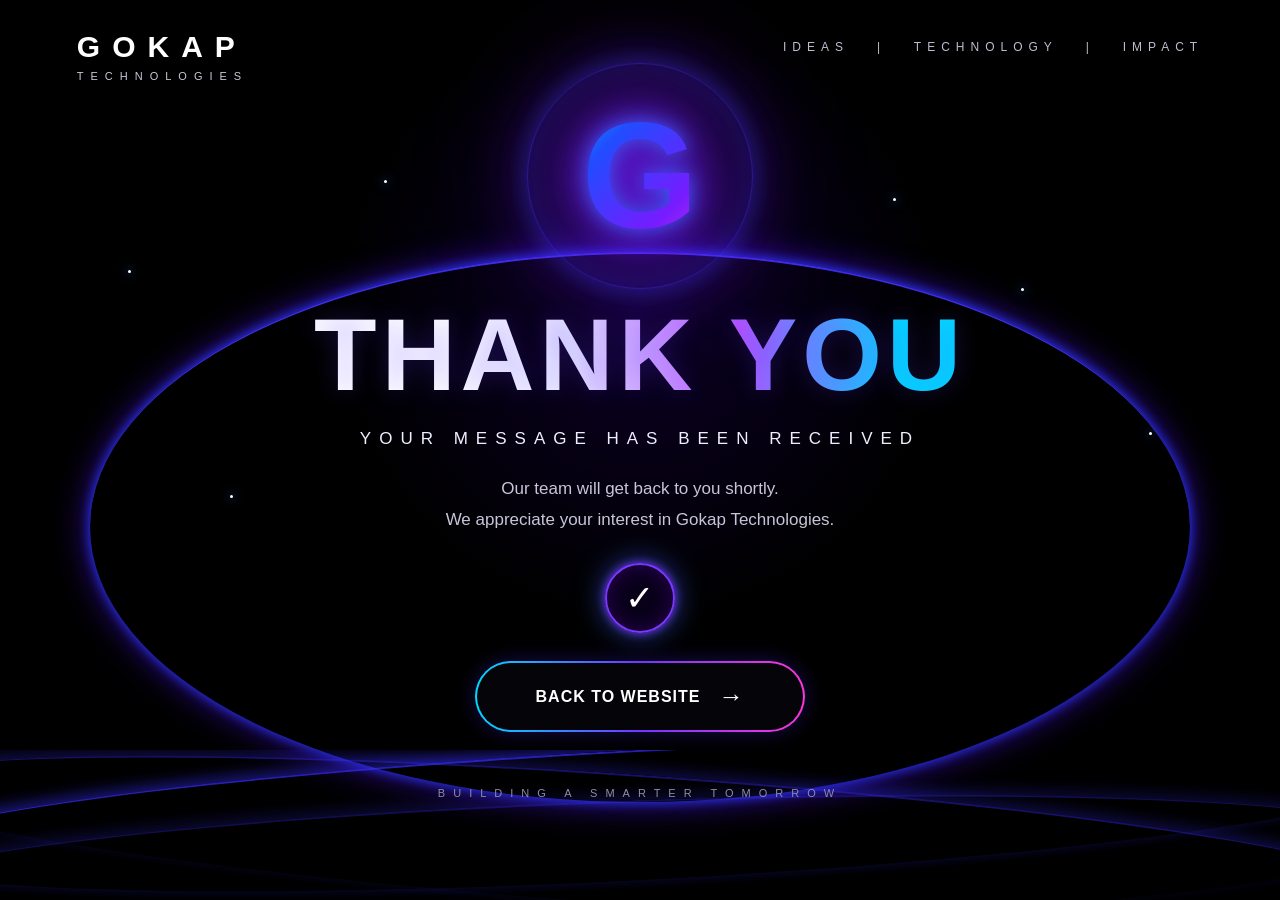
==== commit 9d3e6f4c: "Add files via upload" ====
--- a/thank-you.html
+++ b/thank-you.html
@@ -1,49 +1,550 @@
 <!DOCTYPE html>
 <html lang="en">
-
 <head>
-
     <meta charset="UTF-8">
-
-    <meta
-        name="viewport"
-        content="width=device-width, initial-scale=1.0"
-    >
-
-    <title>Thank You | GOKAP Technologies</title>
-
-    <link rel="stylesheet" href="style.css">
-
+    <meta name="viewport" content="width=device-width, initial-scale=1.0">
+
+    <title>Thank You | Gokap Technologies</title>
+
+    <style>
+        * {
+            margin: 0;
+            padding: 0;
+            box-sizing: border-box;
+        }
+
+        body {
+            min-height: 100vh;
+            background: #000;
+            color: white;
+            font-family: Arial, Helvetica, sans-serif;
+            overflow: hidden;
+        }
+
+        /* MAIN PAGE */
+        .thank-you-page {
+            min-height: 100vh;
+            position: relative;
+            display: flex;
+            justify-content: center;
+            align-items: center;
+            text-align: center;
+            overflow: hidden;
+            background:
+                radial-gradient(circle at 50% 35%, rgba(46, 0, 150, 0.25), transparent 35%),
+                #000;
+        }
+
+        /* TOP BRAND */
+        .brand {
+            position: absolute;
+            top: 30px;
+            left: 6%;
+            text-align: left;
+            z-index: 5;
+        }
+
+        .brand-name {
+            font-size: 30px;
+            font-weight: 800;
+            letter-spacing: 12px;
+        }
+
+        .brand-subtitle {
+            margin-top: 6px;
+            font-size: 11px;
+            letter-spacing: 7px;
+            color: #c9c9d8;
+        }
+
+        /* TOP RIGHT TAGLINE */
+        .tagline {
+            position: absolute;
+            top: 40px;
+            right: 6%;
+            font-size: 12px;
+            letter-spacing: 6px;
+            color: #bdbdd0;
+            z-index: 5;
+        }
+
+        /* MAIN CONTENT */
+        .content {
+            position: relative;
+            z-index: 4;
+            margin-top: -20px;
+        }
+
+        /* G LOGO */
+        .g-logo {
+            width: 190px;
+            height: 190px;
+            margin: 0 auto 25px;
+
+            display: flex;
+            justify-content: center;
+            align-items: center;
+
+            border-radius: 50%;
+
+            font-size: 150px;
+            font-weight: 900;
+            line-height: 1;
+
+            color: transparent;
+
+            background:
+                linear-gradient(
+                    135deg,
+                    #00d9ff,
+                    #214cff,
+                    #761cff,
+                    #ff39db
+                );
+
+            -webkit-background-clip: text;
+            background-clip: text;
+
+            filter:
+                drop-shadow(0 0 10px #3f5cff)
+                drop-shadow(0 0 25px #6d1cff)
+                drop-shadow(0 0 45px rgba(127, 20, 255, 0.7));
+
+            position: relative;
+        }
+
+        /* G GLOW CIRCLE */
+        .g-logo::before {
+            content: "";
+            position: absolute;
+            inset: -18px;
+
+            border-radius: 50%;
+
+            border: 1px solid rgba(74, 43, 255, 0.4);
+
+            box-shadow:
+                0 0 20px rgba(63, 50, 255, 0.3),
+                inset 0 0 30px rgba(70, 30, 255, 0.15);
+
+            animation: rotateGlow 8s linear infinite;
+        }
+
+        @keyframes rotateGlow {
+            from {
+                transform: rotate(0deg);
+            }
+
+            to {
+                transform: rotate(360deg);
+            }
+        }
+
+        /* THANK YOU */
+        h1 {
+            font-size: clamp(55px, 8vw, 105px);
+            font-weight: 900;
+            letter-spacing: 5px;
+
+            background:
+                linear-gradient(
+                    90deg,
+                    #ffffff 20%,
+                    #e9e9ff 40%,
+                    #b455ff 65%,
+                    #00d9ff 90%
+                );
+
+            -webkit-background-clip: text;
+            background-clip: text;
+            color: transparent;
+
+            text-shadow:
+                0 0 25px rgba(93, 54, 255, 0.25);
+        }
+
+        /* MESSAGE */
+        .received {
+            margin-top: 15px;
+
+            font-size: clamp(12px, 2vw, 17px);
+            letter-spacing: 8px;
+            color: #eeeeff;
+        }
+
+        .message {
+            margin-top: 25px;
+
+            font-size: 17px;
+            line-height: 1.8;
+
+            color: #c6c6d8;
+        }
+
+        /* CHECK ICON */
+        .check {
+            width: 70px;
+            height: 70px;
+
+            margin: 28px auto;
+
+            border-radius: 50%;
+
+            display: flex;
+            align-items: center;
+            justify-content: center;
+
+            font-size: 35px;
+
+            border: 2px solid #7d36ff;
+
+            box-shadow:
+                0 0 10px #7037ff,
+                0 0 30px rgba(64, 100, 255, 0.7),
+                inset 0 0 20px rgba(136, 0, 255, 0.25);
+
+            background: rgba(20, 0, 60, 0.4);
+        }
+
+        /* BUTTON */
+        .back-button {
+            display: inline-flex;
+
+            align-items: center;
+            justify-content: center;
+
+            gap: 18px;
+
+            min-width: 330px;
+            padding: 19px 35px;
+
+            border-radius: 50px;
+
+            color: white;
+            text-decoration: none;
+
+            font-size: 16px;
+            font-weight: 700;
+            letter-spacing: 1px;
+
+            border: 2px solid transparent;
+
+            background:
+                linear-gradient(#050509, #050509) padding-box,
+                linear-gradient(
+                    90deg,
+                    #00d9ff,
+                    #7136ff,
+                    #ff36df
+                ) border-box;
+
+            box-shadow:
+                0 0 20px rgba(68, 44, 255, 0.3);
+
+            transition: 0.3s ease;
+        }
+
+        .back-button span {
+            font-size: 25px;
+        }
+
+        .back-button:hover {
+            transform: translateY(-4px);
+
+            box-shadow:
+                0 0 20px #553cff,
+                0 0 45px rgba(82, 43, 255, 0.6);
+        }
+
+        /* FOOTER */
+        .footer-text {
+            margin-top: 55px;
+
+            font-size: 11px;
+            letter-spacing: 8px;
+
+            color: #8d8da5;
+        }
+
+        /* LARGE GLOW ARC */
+        .arc {
+            position: absolute;
+
+            width: 1100px;
+            height: 550px;
+
+            left: 50%;
+            top: 28%;
+
+            transform: translateX(-50%);
+
+            border-radius: 50%;
+
+            border-top: 2px solid rgba(72, 49, 255, 0.9);
+
+            box-shadow:
+                0 0 12px #263cff,
+                0 0 35px rgba(80, 20, 255, 0.7);
+
+            z-index: 1;
+        }
+
+        /* PARTICLES */
+        .particles {
+            position: absolute;
+            inset: 0;
+            z-index: 1;
+            pointer-events: none;
+        }
+
+        .particle {
+            position: absolute;
+
+            width: 3px;
+            height: 3px;
+
+            border-radius: 50%;
+
+            background: #ffffff;
+
+            box-shadow:
+                0 0 8px #279cff,
+                0 0 15px #6937ff;
+
+            animation: floatParticle 5s infinite ease-in-out;
+        }
+
+        .particle:nth-child(1) {
+            left: 10%;
+            top: 30%;
+        }
+
+        .particle:nth-child(2) {
+            left: 18%;
+            top: 55%;
+            animation-delay: 1s;
+        }
+
+        .particle:nth-child(3) {
+            left: 30%;
+            top: 20%;
+            animation-delay: 2s;
+        }
+
+        .particle:nth-child(4) {
+            right: 20%;
+            top: 32%;
+            animation-delay: 1.5s;
+        }
+
+        .particle:nth-child(5) {
+            right: 10%;
+            top: 48%;
+            animation-delay: 3s;
+        }
+
+        .particle:nth-child(6) {
+            right: 30%;
+            top: 22%;
+            animation-delay: 2.5s;
+        }
+
+        @keyframes floatParticle {
+            0%, 100% {
+                opacity: 0.3;
+                transform: translateY(0);
+            }
+
+            50% {
+                opacity: 1;
+                transform: translateY(-15px);
+            }
+        }
+
+        /* BOTTOM DIGITAL WAVES */
+        .waves {
+            position: absolute;
+
+            bottom: -30px;
+            left: 0;
+
+            width: 100%;
+            height: 180px;
+
+            z-index: 2;
+
+            overflow: hidden;
+        }
+
+        .wave {
+            position: absolute;
+
+            width: 120%;
+            height: 130px;
+
+            left: -10%;
+
+            border-radius: 50%;
+
+            border-top: 2px solid #382cff;
+
+            box-shadow:
+                0 -5px 15px rgba(55, 47, 255, 0.7);
+
+            transform: rotate(-3deg);
+
+            opacity: 0.7;
+        }
+
+        .wave:nth-child(1) {
+            bottom: 50px;
+        }
+
+        .wave:nth-child(2) {
+            bottom: 25px;
+            transform: rotate(4deg);
+            opacity: 0.4;
+        }
+
+        .wave:nth-child(3) {
+            bottom: 0;
+            transform: rotate(-2deg);
+            opacity: 0.3;
+        }
+
+        /* MOBILE */
+        @media (max-width: 700px) {
+
+            .brand {
+                top: 20px;
+                left: 25px;
+            }
+
+            .brand-name {
+                font-size: 22px;
+                letter-spacing: 7px;
+            }
+
+            .brand-subtitle {
+                font-size: 8px;
+                letter-spacing: 4px;
+            }
+
+            .tagline {
+                display: none;
+            }
+
+            .content {
+                padding: 20px;
+                margin-top: 0;
+            }
+
+            .g-logo {
+                width: 130px;
+                height: 130px;
+                font-size: 105px;
+                margin-bottom: 15px;
+            }
+
+            h1 {
+                font-size: 48px;
+                letter-spacing: 2px;
+            }
+
+            .received {
+                font-size: 10px;
+                letter-spacing: 4px;
+            }
+
+            .message {
+                font-size: 14px;
+            }
+
+            .back-button {
+                min-width: 280px;
+                padding: 16px 25px;
+            }
+
+            .footer-text {
+                font-size: 8px;
+                letter-spacing: 4px;
+            }
+
+            .arc {
+                width: 700px;
+            }
+        }
+    </style>
 </head>
 
 <body>
 
-    <main class="thank-you">
-
-        <div class="thank-you-content">
-
-            <span class="section-label">
-                GOKAP TECHNOLOGIES
-            </span>
-
-            <h1>
-                THANK
-                <span>YOU.</span>
-            </h1>
-
-            <p>
-                Your enquiry has been received.
-                Our team will get back to you shortly.
+    <main class="thank-you-page">
+
+        <!-- BRAND -->
+        <div class="brand">
+            <div class="brand-name">GOKAP</div>
+            <div class="brand-subtitle">TECHNOLOGIES</div>
+        </div>
+
+        <!-- TAGLINE -->
+        <div class="tagline">
+            IDEAS &nbsp; | &nbsp; TECHNOLOGY &nbsp; | &nbsp; IMPACT
+        </div>
+
+        <!-- GLOWING ARC -->
+        <div class="arc"></div>
+
+        <!-- PARTICLES -->
+        <div class="particles">
+            <div class="particle"></div>
+            <div class="particle"></div>
+            <div class="particle"></div>
+            <div class="particle"></div>
+            <div class="particle"></div>
+            <div class="particle"></div>
+        </div>
+
+        <!-- MAIN CONTENT -->
+        <section class="content">
+
+            <!-- G ONLY - NO IMAGE -->
+            <div class="g-logo">G</div>
+
+            <h1>THANK YOU</h1>
+
+            <div class="received">
+                YOUR MESSAGE HAS BEEN RECEIVED
+            </div>
+
+            <p class="message">
+                Our team will get back to you shortly.<br>
+                We appreciate your interest in Gokap Technologies.
             </p>
 
-            <a href="index.html" class="btn btn-primary">
+            <div class="check">
+                ✓
+            </div>
+
+            <a href="index.html" class="back-button">
                 BACK TO WEBSITE
+                <span>→</span>
             </a>
 
+            <div class="footer-text">
+                BUILDING A SMARTER TOMORROW
+            </div>
+
+        </section>
+
+        <!-- BOTTOM WAVES -->
+        <div class="waves">
+            <div class="wave"></div>
+            <div class="wave"></div>
+            <div class="wave"></div>
         </div>
 
     </main>
 
 </body>
-
 </html>
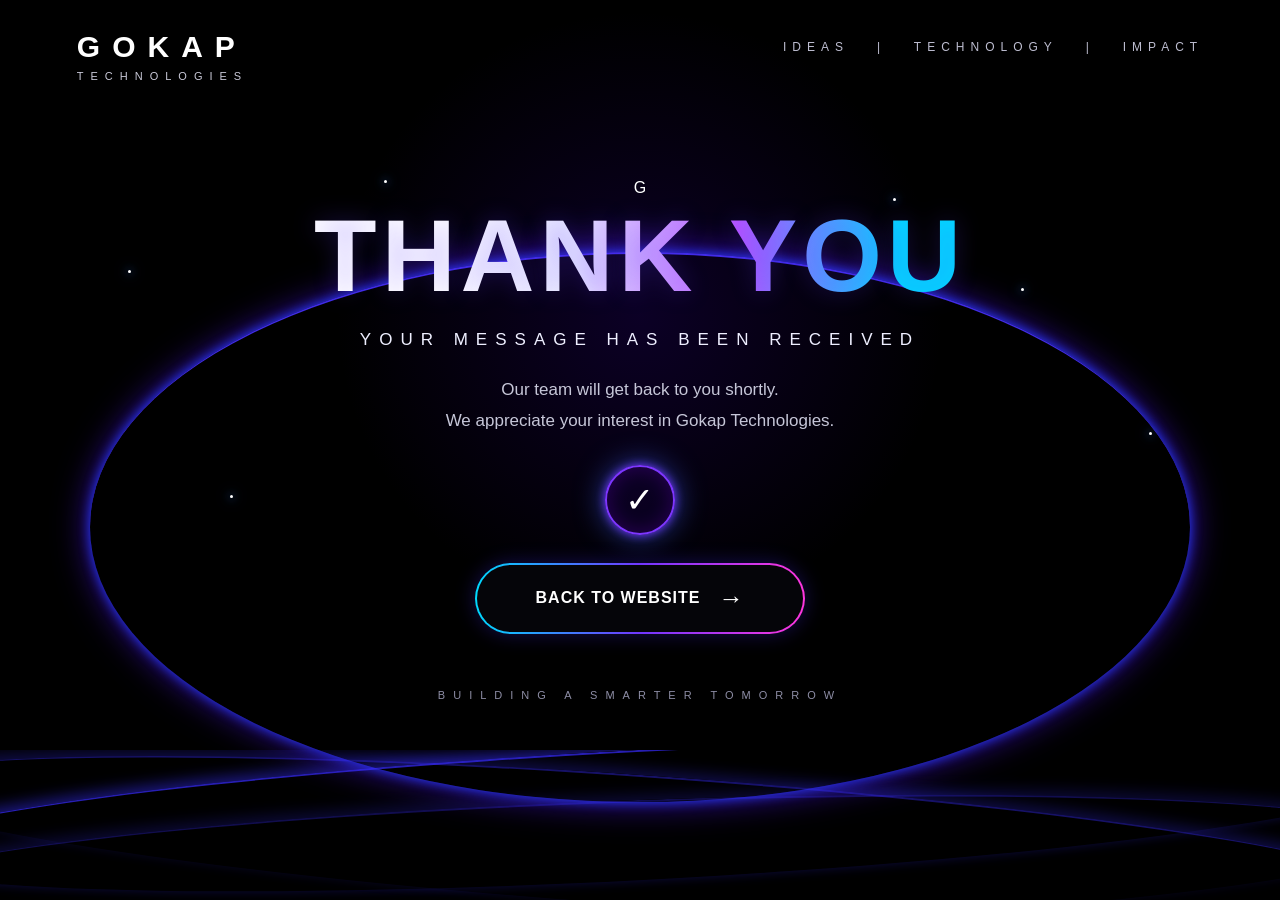
==== commit e6e5fbd7: "Add files via upload" ====
--- a/thank-you.html
+++ b/thank-you.html
@@ -74,62 +74,7 @@
             z-index: 4;
             margin-top: -20px;
         }
-
-        /* G LOGO */
-        .g-logo {
-            width: 190px;
-            height: 190px;
-            margin: 0 auto 25px;
-
-            display: flex;
-            justify-content: center;
-            align-items: center;
-
-            border-radius: 50%;
-
-            font-size: 150px;
-            font-weight: 900;
-            line-height: 1;
-
-            color: transparent;
-
-            background:
-                linear-gradient(
-                    135deg,
-                    #00d9ff,
-                    #214cff,
-                    #761cff,
-                    #ff39db
-                );
-
-            -webkit-background-clip: text;
-            background-clip: text;
-
-            filter:
-                drop-shadow(0 0 10px #3f5cff)
-                drop-shadow(0 0 25px #6d1cff)
-                drop-shadow(0 0 45px rgba(127, 20, 255, 0.7));
-
-            position: relative;
-        }
-
-        /* G GLOW CIRCLE */
-        .g-logo::before {
-            content: "";
-            position: absolute;
-            inset: -18px;
-
-            border-radius: 50%;
-
-            border: 1px solid rgba(74, 43, 255, 0.4);
-
-            box-shadow:
-                0 0 20px rgba(63, 50, 255, 0.3),
-                inset 0 0 30px rgba(70, 30, 255, 0.15);
-
-            animation: rotateGlow 8s linear infinite;
-        }
-
+       
         @keyframes rotateGlow {
             from {
                 transform: rotate(0deg);
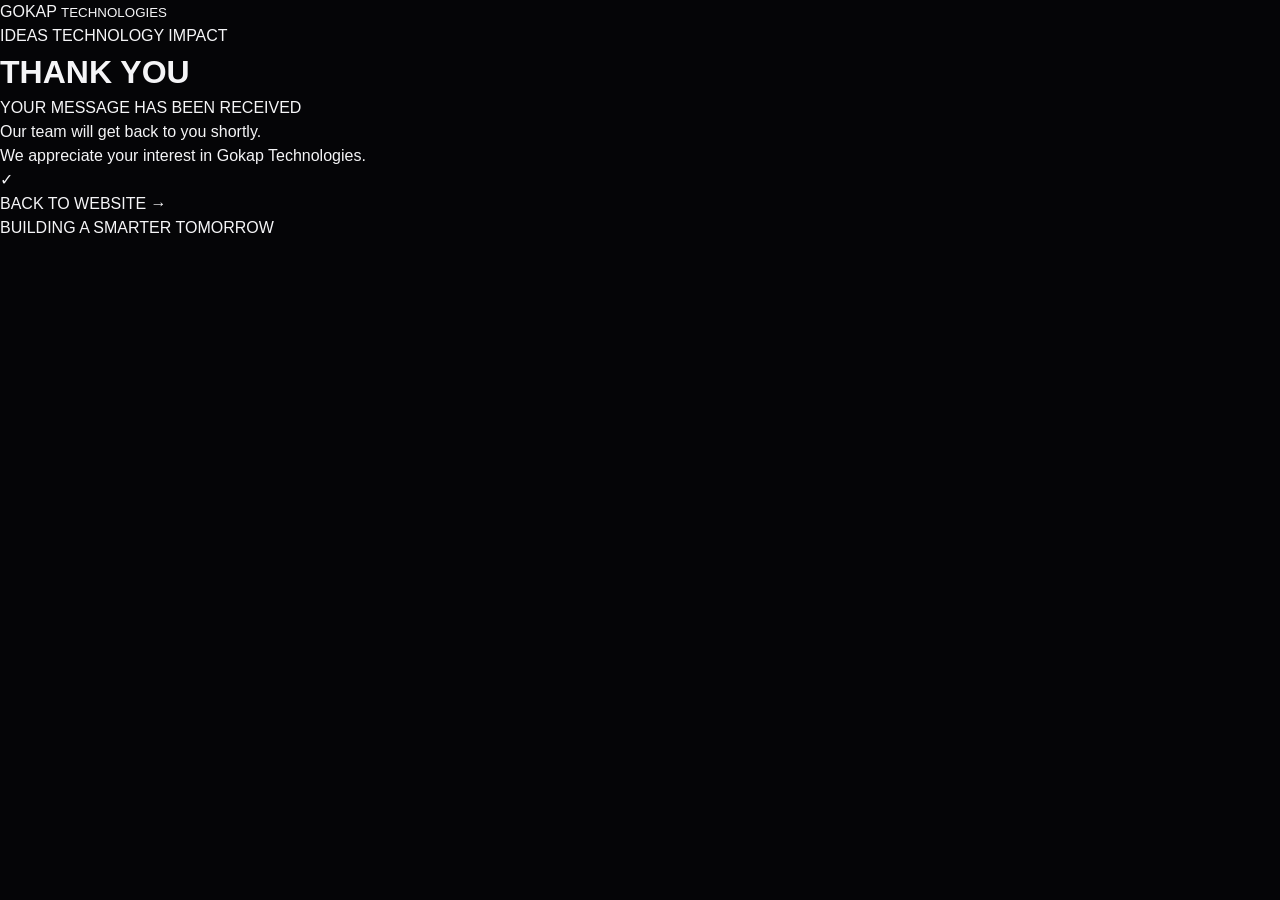
==== commit c67fd0f9: "Add files via upload" ====
--- a/thank-you.html
+++ b/thank-you.html
@@ -6,490 +6,58 @@
 
     <title>Thank You | Gokap Technologies</title>
 
-    <style>
-        * {
-            margin: 0;
-            padding: 0;
-            box-sizing: border-box;
-        }
-
-        body {
-            min-height: 100vh;
-            background: #000;
-            color: white;
-            font-family: Arial, Helvetica, sans-serif;
-            overflow: hidden;
-        }
-
-        /* MAIN PAGE */
-        .thank-you-page {
-            min-height: 100vh;
-            position: relative;
-            display: flex;
-            justify-content: center;
-            align-items: center;
-            text-align: center;
-            overflow: hidden;
-            background:
-                radial-gradient(circle at 50% 35%, rgba(46, 0, 150, 0.25), transparent 35%),
-                #000;
-        }
-
-        /* TOP BRAND */
-        .brand {
-            position: absolute;
-            top: 30px;
-            left: 6%;
-            text-align: left;
-            z-index: 5;
-        }
-
-        .brand-name {
-            font-size: 30px;
-            font-weight: 800;
-            letter-spacing: 12px;
-        }
-
-        .brand-subtitle {
-            margin-top: 6px;
-            font-size: 11px;
-            letter-spacing: 7px;
-            color: #c9c9d8;
-        }
-
-        /* TOP RIGHT TAGLINE */
-        .tagline {
-            position: absolute;
-            top: 40px;
-            right: 6%;
-            font-size: 12px;
-            letter-spacing: 6px;
-            color: #bdbdd0;
-            z-index: 5;
-        }
-
-        /* MAIN CONTENT */
-        .content {
-            position: relative;
-            z-index: 4;
-            margin-top: -20px;
-        }
-       
-        @keyframes rotateGlow {
-            from {
-                transform: rotate(0deg);
-            }
-
-            to {
-                transform: rotate(360deg);
-            }
-        }
-
-        /* THANK YOU */
-        h1 {
-            font-size: clamp(55px, 8vw, 105px);
-            font-weight: 900;
-            letter-spacing: 5px;
-
-            background:
-                linear-gradient(
-                    90deg,
-                    #ffffff 20%,
-                    #e9e9ff 40%,
-                    #b455ff 65%,
-                    #00d9ff 90%
-                );
-
-            -webkit-background-clip: text;
-            background-clip: text;
-            color: transparent;
-
-            text-shadow:
-                0 0 25px rgba(93, 54, 255, 0.25);
-        }
-
-        /* MESSAGE */
-        .received {
-            margin-top: 15px;
-
-            font-size: clamp(12px, 2vw, 17px);
-            letter-spacing: 8px;
-            color: #eeeeff;
-        }
-
-        .message {
-            margin-top: 25px;
-
-            font-size: 17px;
-            line-height: 1.8;
-
-            color: #c6c6d8;
-        }
-
-        /* CHECK ICON */
-        .check {
-            width: 70px;
-            height: 70px;
-
-            margin: 28px auto;
-
-            border-radius: 50%;
-
-            display: flex;
-            align-items: center;
-            justify-content: center;
-
-            font-size: 35px;
-
-            border: 2px solid #7d36ff;
-
-            box-shadow:
-                0 0 10px #7037ff,
-                0 0 30px rgba(64, 100, 255, 0.7),
-                inset 0 0 20px rgba(136, 0, 255, 0.25);
-
-            background: rgba(20, 0, 60, 0.4);
-        }
-
-        /* BUTTON */
-        .back-button {
-            display: inline-flex;
-
-            align-items: center;
-            justify-content: center;
-
-            gap: 18px;
-
-            min-width: 330px;
-            padding: 19px 35px;
-
-            border-radius: 50px;
-
-            color: white;
-            text-decoration: none;
-
-            font-size: 16px;
-            font-weight: 700;
-            letter-spacing: 1px;
-
-            border: 2px solid transparent;
-
-            background:
-                linear-gradient(#050509, #050509) padding-box,
-                linear-gradient(
-                    90deg,
-                    #00d9ff,
-                    #7136ff,
-                    #ff36df
-                ) border-box;
-
-            box-shadow:
-                0 0 20px rgba(68, 44, 255, 0.3);
-
-            transition: 0.3s ease;
-        }
-
-        .back-button span {
-            font-size: 25px;
-        }
-
-        .back-button:hover {
-            transform: translateY(-4px);
-
-            box-shadow:
-                0 0 20px #553cff,
-                0 0 45px rgba(82, 43, 255, 0.6);
-        }
-
-        /* FOOTER */
-        .footer-text {
-            margin-top: 55px;
-
-            font-size: 11px;
-            letter-spacing: 8px;
-
-            color: #8d8da5;
-        }
-
-        /* LARGE GLOW ARC */
-        .arc {
-            position: absolute;
-
-            width: 1100px;
-            height: 550px;
-
-            left: 50%;
-            top: 28%;
-
-            transform: translateX(-50%);
-
-            border-radius: 50%;
-
-            border-top: 2px solid rgba(72, 49, 255, 0.9);
-
-            box-shadow:
-                0 0 12px #263cff,
-                0 0 35px rgba(80, 20, 255, 0.7);
-
-            z-index: 1;
-        }
-
-        /* PARTICLES */
-        .particles {
-            position: absolute;
-            inset: 0;
-            z-index: 1;
-            pointer-events: none;
-        }
-
-        .particle {
-            position: absolute;
-
-            width: 3px;
-            height: 3px;
-
-            border-radius: 50%;
-
-            background: #ffffff;
-
-            box-shadow:
-                0 0 8px #279cff,
-                0 0 15px #6937ff;
-
-            animation: floatParticle 5s infinite ease-in-out;
-        }
-
-        .particle:nth-child(1) {
-            left: 10%;
-            top: 30%;
-        }
-
-        .particle:nth-child(2) {
-            left: 18%;
-            top: 55%;
-            animation-delay: 1s;
-        }
-
-        .particle:nth-child(3) {
-            left: 30%;
-            top: 20%;
-            animation-delay: 2s;
-        }
-
-        .particle:nth-child(4) {
-            right: 20%;
-            top: 32%;
-            animation-delay: 1.5s;
-        }
-
-        .particle:nth-child(5) {
-            right: 10%;
-            top: 48%;
-            animation-delay: 3s;
-        }
-
-        .particle:nth-child(6) {
-            right: 30%;
-            top: 22%;
-            animation-delay: 2.5s;
-        }
-
-        @keyframes floatParticle {
-            0%, 100% {
-                opacity: 0.3;
-                transform: translateY(0);
-            }
-
-            50% {
-                opacity: 1;
-                transform: translateY(-15px);
-            }
-        }
-
-        /* BOTTOM DIGITAL WAVES */
-        .waves {
-            position: absolute;
-
-            bottom: -30px;
-            left: 0;
-
-            width: 100%;
-            height: 180px;
-
-            z-index: 2;
-
-            overflow: hidden;
-        }
-
-        .wave {
-            position: absolute;
-
-            width: 120%;
-            height: 130px;
-
-            left: -10%;
-
-            border-radius: 50%;
-
-            border-top: 2px solid #382cff;
-
-            box-shadow:
-                0 -5px 15px rgba(55, 47, 255, 0.7);
-
-            transform: rotate(-3deg);
-
-            opacity: 0.7;
-        }
-
-        .wave:nth-child(1) {
-            bottom: 50px;
-        }
-
-        .wave:nth-child(2) {
-            bottom: 25px;
-            transform: rotate(4deg);
-            opacity: 0.4;
-        }
-
-        .wave:nth-child(3) {
-            bottom: 0;
-            transform: rotate(-2deg);
-            opacity: 0.3;
-        }
-
-        /* MOBILE */
-        @media (max-width: 700px) {
-
-            .brand {
-                top: 20px;
-                left: 25px;
-            }
-
-            .brand-name {
-                font-size: 22px;
-                letter-spacing: 7px;
-            }
-
-            .brand-subtitle {
-                font-size: 8px;
-                letter-spacing: 4px;
-            }
-
-            .tagline {
-                display: none;
-            }
-
-            .content {
-                padding: 20px;
-                margin-top: 0;
-            }
-
-            .g-logo {
-                width: 130px;
-                height: 130px;
-                font-size: 105px;
-                margin-bottom: 15px;
-            }
-
-            h1 {
-                font-size: 48px;
-                letter-spacing: 2px;
-            }
-
-            .received {
-                font-size: 10px;
-                letter-spacing: 4px;
-            }
-
-            .message {
-                font-size: 14px;
-            }
-
-            .back-button {
-                min-width: 280px;
-                padding: 16px 25px;
-            }
-
-            .footer-text {
-                font-size: 8px;
-                letter-spacing: 4px;
-            }
-
-            .arc {
-                width: 700px;
-            }
-        }
-    </style>
+    <link rel="stylesheet" href="style.css">
 </head>
 
 <body>
 
-    <main class="thank-you-page">
+    <!-- Background glowing curves -->
+    <div class="curve curve-one"></div>
+    <div class="curve curve-two"></div>
+    <div class="curve curve-three"></div>
 
-        <!-- BRAND -->
-        <div class="brand">
-            <div class="brand-name">GOKAP</div>
-            <div class="brand-subtitle">TECHNOLOGIES</div>
+    <!-- Top Header -->
+    <header>
+        <div class="logo-text">
+            <span>GOKAP</span>
+            <small>TECHNOLOGIES</small>
         </div>
 
-        <!-- TAGLINE -->
-        <div class="tagline">
-            IDEAS &nbsp; | &nbsp; TECHNOLOGY &nbsp; | &nbsp; IMPACT
-        </div>
+        <nav>
+            <a href="#">IDEAS</a>
+            <a href="#">TECHNOLOGY</a>
+            <a href="#">IMPACT</a>
+        </nav>
+    </header>
 
-        <!-- GLOWING ARC -->
-        <div class="arc"></div>
+    <!-- Thank You Section -->
+    <main class="thank-you">
 
-        <!-- PARTICLES -->
-        <div class="particles">
-            <div class="particle"></div>
-            <div class="particle"></div>
-            <div class="particle"></div>
-            <div class="particle"></div>
-            <div class="particle"></div>
-            <div class="particle"></div>
-        </div>
+        <h1>THANK <span>YOU</span></h1>
 
-        <!-- MAIN CONTENT -->
-        <section class="content">
+        <p class="subtitle">
+            YOUR MESSAGE HAS BEEN RECEIVED
+        </p>
 
-            <!-- G ONLY - NO IMAGE -->
-            <div class="g-logo">G</div>
+        <p class="message">
+            Our team will get back to you shortly.<br>
+            We appreciate your interest in Gokap Technologies.
+        </p>
 
-            <h1>THANK YOU</h1>
+        <!-- Check mark - NO RING -->
+        <div class="check-mark">✓</div>
 
-            <div class="received">
-                YOUR MESSAGE HAS BEEN RECEIVED
-            </div>
-
-            <p class="message">
-                Our team will get back to you shortly.<br>
-                We appreciate your interest in Gokap Technologies.
-            </p>
-
-            <div class="check">
-                ✓
-            </div>
-
-            <a href="index.html" class="back-button">
-                BACK TO WEBSITE
-                <span>→</span>
-            </a>
-
-            <div class="footer-text">
-                BUILDING A SMARTER TOMORROW
-            </div>
-
-        </section>
-
-        <!-- BOTTOM WAVES -->
-        <div class="waves">
-            <div class="wave"></div>
-            <div class="wave"></div>
-            <div class="wave"></div>
-        </div>
+        <a href="index.html" class="back-button">
+            BACK TO WEBSITE
+            <span>→</span>
+        </a>
 
     </main>
 
+    <!-- Bottom Text -->
+    <footer>
+        BUILDING A SMARTER TOMORROW
+    </footer>
+
 </body>
 </html>
--- a/style.css
+++ b/style.css
@@ -0,0 +1,5035 @@
+/* =========================================================
+   GOKAP TECHNOLOGIES
+   PREMIUM DIGITAL EXPERIENCE
+========================================================= */
+
+
+/* =========================================================
+   01 — ROOT
+========================================================= */
+
+:root {
+
+    --black: #050507;
+    --black-soft: #09090d;
+    --black-card: #0d0d13;
+
+    --white: #f5f5f7;
+    --white-soft: #b8b8c4;
+
+    --purple: #755cff;
+    --purple-light: #a18fff;
+    --blue: #4d8dff;
+
+    --border: rgba(255,255,255,0.10);
+
+    --container: 1240px;
+
+    --ease: cubic-bezier(0.16, 1, 0.3, 1);
+}
+
+
+
+/* =========================================================
+   02 — RESET
+========================================================= */
+
+* {
+    margin: 0;
+    padding: 0;
+    box-sizing: border-box;
+}
+
+
+html {
+    scroll-behavior: smooth;
+    background: var(--black);
+}
+
+
+body {
+
+    font-family: "Inter", Arial, sans-serif;
+
+    color: var(--white);
+
+    background: var(--black);
+
+    line-height: 1.5;
+
+    overflow-x: hidden;
+
+    cursor: none;
+}
+
+
+body::selection {
+    background: var(--purple);
+    color: white;
+}
+
+
+a {
+    color: inherit;
+    text-decoration: none;
+}
+
+
+button,
+input,
+textarea {
+    font-family: inherit;
+}
+
+
+button {
+    cursor: none;
+}
+
+
+img {
+    display: block;
+    max-width: 100%;
+}
+
+
+.section-container {
+
+    width: min(
+        var(--container),
+        calc(100% - 80px)
+    );
+
+    margin: auto;
+
+    position: relative;
+
+    z-index: 2;
+}
+
+
+
+/* =========================================================
+   03 — BACKGROUND
+========================================================= */
+
+.background {
+
+    position: fixed;
+
+    inset: 0;
+
+    z-index: -10;
+
+    overflow: hidden;
+
+    pointer-events: none;
+
+    background: var(--black);
+}
+
+
+.background-grid {
+
+    position: absolute;
+
+    inset: 0;
+
+    opacity: 0.20;
+
+    background-image:
+
+        linear-gradient(
+            rgba(255,255,255,0.035) 1px,
+            transparent 1px
+        ),
+
+        linear-gradient(
+            90deg,
+            rgba(255,255,255,0.035) 1px,
+            transparent 1px
+        );
+
+    background-size: 80px 80px;
+
+    mask-image:
+        linear-gradient(
+            to bottom,
+            black,
+            transparent 85%
+        );
+}
+
+
+.background-glow {
+
+    position: absolute;
+
+    width: 700px;
+
+    height: 700px;
+
+    border-radius: 50%;
+
+    filter: blur(130px);
+
+    opacity: 0.14;
+
+}
+
+
+.glow-one {
+
+    top: -350px;
+
+    right: -200px;
+
+    background: var(--purple);
+}
+
+
+.glow-two {
+
+    top: 45%;
+
+    left: -400px;
+
+    background: var(--blue);
+}
+
+
+
+/* =========================================================
+   04 — CUSTOM CURSOR
+========================================================= */
+
+.cursor {
+
+    position: fixed;
+
+    width: 7px;
+
+    height: 7px;
+
+    border-radius: 50%;
+
+    background: white;
+
+    z-index: 99999;
+
+    pointer-events: none;
+
+    transform: translate(-50%, -50%);
+}
+
+
+.cursor-follower {
+
+    position: fixed;
+
+    width: 38px;
+
+    height: 38px;
+
+    border: 1px solid rgba(255,255,255,0.45);
+
+    border-radius: 50%;
+
+    z-index: 99998;
+
+    pointer-events: none;
+
+    transform: translate(-50%, -50%);
+
+    transition:
+        width .3s var(--ease),
+        height .3s var(--ease),
+        border .3s ease;
+}
+
+
+.cursor-view .cursor-follower {
+
+    width: 70px;
+
+    height: 70px;
+
+    border-color: var(--purple-light);
+
+}
+
+
+
+/* =========================================================
+   05 — LOADER
+========================================================= */
+
+.page-loader {
+
+    position: fixed;
+
+    inset: 0;
+
+    z-index: 99990;
+
+    display: flex;
+
+    flex-direction: column;
+
+    align-items: center;
+
+    justify-content: center;
+
+    background: var(--black);
+
+}
+
+
+.loader-logo {
+
+    font-size: 28px;
+
+    font-weight: 900;
+
+    letter-spacing: .25em;
+
+}
+
+
+.loader-line {
+
+    width: 180px;
+
+    height: 1px;
+
+    margin-top: 25px;
+
+    background: rgba(255,255,255,.15);
+
+    overflow: hidden;
+}
+
+
+.loader-line span {
+
+    display: block;
+
+    width: 0;
+
+    height: 100%;
+
+    background: var(--purple);
+
+}
+
+
+
+/* =========================================================
+   06 — HEADER
+========================================================= */
+
+.site-header {
+
+    position: fixed;
+
+    top: 0;
+
+    left: 0;
+
+    width: 100%;
+
+    z-index: 1000;
+
+    padding: 24px 0;
+
+}
+
+
+.header-inner {
+
+    width: min(
+        var(--container),
+        calc(100% - 80px)
+    );
+
+    margin: auto;
+
+    display: flex;
+
+    align-items: center;
+
+    justify-content: space-between;
+
+    padding: 12px 15px 12px 12px;
+
+    border: 1px solid rgba(255,255,255,.08);
+
+    border-radius: 100px;
+
+    background: rgba(8,8,12,.65);
+
+    backdrop-filter: blur(18px);
+
+    -webkit-backdrop-filter: blur(18px);
+}
+
+
+
+/* Brand */
+
+.brand {
+
+    display: flex;
+
+    align-items: center;
+
+    gap: 10px;
+
+    font-size: 13px;
+
+    font-weight: 800;
+
+    letter-spacing: .14em;
+}
+
+
+.brand-symbol {
+
+    width: 34px;
+
+    height: 34px;
+
+    display: grid;
+
+    place-items: center;
+
+    border-radius: 50%;
+
+    color: white;
+
+    background:
+
+        linear-gradient(
+            135deg,
+            var(--purple),
+            var(--blue)
+        );
+
+    box-shadow:
+
+        0 0 25px
+        rgba(117,92,255,.35);
+}
+
+
+.brand-name {
+    color: white;
+}
+
+
+
+/* Navigation */
+
+.main-navigation {
+
+    display: flex;
+
+    align-items: center;
+
+    gap: 34px;
+
+    margin-left: 80px;
+
+    color: #9c9ca8;
+
+    font-size: 11px;
+
+    font-weight: 500;
+}
+
+
+.main-navigation a {
+
+    transition:
+        color .25s ease;
+}
+
+
+.main-navigation a:hover {
+
+    color: white;
+}
+
+
+
+/* Contact */
+
+.header-contact {
+
+    display: flex;
+
+    align-items: center;
+
+    gap: 13px;
+
+    padding: 11px 17px;
+
+    border-radius: 100px;
+
+    color: white;
+
+    background: white;
+
+    color: black;
+
+    font-size: 10px;
+
+    font-weight: 700;
+
+    transition:
+        transform .25s var(--ease);
+}
+
+
+.header-contact:hover {
+
+    transform: translateY(-2px);
+}
+
+
+.header-contact span {
+
+    font-size: 15px;
+}
+
+
+
+/* Mobile button */
+
+.menu-toggle {
+
+    display: none;
+
+    width: 38px;
+
+    height: 38px;
+
+    border: 1px solid var(--border);
+
+    border-radius: 50%;
+
+    background: transparent;
+
+    position: relative;
+}
+
+
+.menu-toggle span {
+
+    position: absolute;
+
+    left: 10px;
+
+    width: 17px;
+
+    height: 1px;
+
+    background: white;
+
+    transition: .3s ease;
+}
+
+
+.menu-toggle span:first-child {
+
+    top: 15px;
+}
+
+
+.menu-toggle span:last-child {
+
+    top: 21px;
+}
+
+
+
+/* =========================================================
+   07 — MOBILE NAVIGATION
+========================================================= */
+
+.mobile-navigation {
+
+    position: fixed;
+
+    inset: 0;
+
+    z-index: 900;
+
+    display: flex;
+
+    align-items: center;
+
+    justify-content: center;
+
+    background: rgba(5,5,7,.97);
+
+    transform: translateY(-100%);
+
+    transition:
+        transform .7s var(--ease);
+}
+
+
+.mobile-navigation.active {
+
+    transform: translateY(0);
+}
+
+
+.mobile-navigation nav {
+
+    display: flex;
+
+    flex-direction: column;
+
+    align-items: center;
+
+    gap: 20px;
+}
+
+
+.mobile-navigation a {
+
+    font-size: 38px;
+
+    font-weight: 800;
+
+    letter-spacing: -.04em;
+
+    transition: color .2s ease;
+}
+
+
+.mobile-navigation a:hover {
+
+    color: var(--purple-light);
+}
+
+
+
+/* =========================================================
+   08 — HERO
+========================================================= */
+
+.hero {
+
+    position: relative;
+
+    min-height: 100vh;
+
+    display: flex;
+
+    align-items: center;
+
+    overflow: hidden;
+
+    padding-top: 100px;
+}
+
+
+.hero-container {
+
+    width: min(
+        var(--container),
+        calc(100% - 80px)
+    );
+
+    margin: auto;
+
+    display: grid;
+
+    grid-template-columns:
+        1fr 1fr;
+
+    align-items: center;
+
+    gap: 40px;
+}
+
+
+
+/* Hero content */
+
+.hero-content {
+
+    position: relative;
+
+    z-index: 5;
+}
+
+
+.hero-label {
+
+    display: flex;
+
+    align-items: center;
+
+    gap: 10px;
+
+    margin-bottom: 28px;
+
+    color: #878793;
+
+    font-size: 9px;
+
+    font-weight: 700;
+
+    letter-spacing: .20em;
+}
+
+
+.status-dot {
+
+    width: 6px;
+
+    height: 6px;
+
+    border-radius: 50%;
+
+    background: #6cff9d;
+
+    box-shadow:
+        0 0 12px #6cff9d;
+}
+
+
+
+/* Hero title */
+
+.hero-title {
+
+    max-width: 760px;
+
+    font-size:
+        clamp(60px, 8vw, 116px);
+
+    line-height: .88;
+
+    letter-spacing: -.075em;
+
+    font-weight: 900;
+
+    text-transform: uppercase;
+}
+
+
+.outline-text {
+
+    display: block;
+
+    color: transparent;
+
+    -webkit-text-stroke:
+        1px rgba(255,255,255,.45);
+}
+
+
+.gradient-text {
+
+    display: block;
+
+    background:
+
+        linear-gradient(
+            100deg,
+            #ffffff 0%,
+            #8d7cff 45%,
+            #4d8dff 100%
+        );
+
+    -webkit-background-clip: text;
+
+    background-clip: text;
+
+    color: transparent;
+}
+
+
+
+/* Description */
+
+.hero-description {
+
+    max-width: 450px;
+
+    margin-top: 32px;
+
+    color: #888894;
+
+    font-size: 13px;
+
+    line-height: 1.8;
+}
+
+
+
+/* Hero actions */
+
+.hero-actions {
+
+    display: flex;
+
+    align-items: center;
+
+    gap: 25px;
+
+    margin-top: 35px;
+}
+
+
+.primary-button {
+
+    display: inline-flex;
+
+    align-items: center;
+
+    gap: 22px;
+
+    padding: 14px 16px 14px 20px;
+
+    border: 1px solid rgba(255,255,255,.15);
+
+    border-radius: 100px;
+
+    background: white;
+
+    color: black;
+
+    font-size: 10px;
+
+    font-weight: 800;
+
+    transition:
+        transform .3s var(--ease);
+}
+
+
+.primary-button:hover {
+
+    transform: translateY(-3px);
+}
+
+
+.button-arrow {
+
+    width: 31px;
+
+    height: 31px;
+
+    display: grid;
+
+    place-items: center;
+
+    border-radius: 50%;
+
+    color: white;
+
+    background: var(--purple);
+
+    font-size: 14px;
+}
+
+
+.secondary-button {
+
+    color: #9b9ba7;
+
+    font-size: 10px;
+
+    font-weight: 600;
+
+    transition:
+        color .2s ease;
+}
+
+
+.secondary-button:hover {
+
+    color: white;
+}
+
+
+.secondary-button span {
+
+    margin-left: 7px;
+}
+
+
+
+/* Hero meta */
+
+.hero-meta {
+
+    display: flex;
+
+    gap: 45px;
+
+    margin-top: 70px;
+}
+
+
+.hero-meta div {
+
+    display: flex;
+
+    flex-direction: column;
+
+    gap: 3px;
+}
+
+
+.hero-meta strong {
+
+    font-size: 19px;
+
+    font-weight: 700;
+}
+
+
+.hero-meta span {
+
+    color: #686874;
+
+    font-size: 8px;
+
+    letter-spacing: .08em;
+
+    text-transform: uppercase;
+}
+
+
+
+/* =========================================================
+   09 — HERO DIGITAL OBJECT
+========================================================= */
+
+.hero-object {
+
+    position: relative;
+
+    width: 600px;
+
+    height: 600px;
+
+    margin-left: auto;
+
+    display: flex;
+
+    align-items: center;
+
+    justify-content: center;
+}
+
+
+
+/* Main glow */
+
+.hero-object::before {
+
+    content: "";
+
+    position: absolute;
+
+    width: 320px;
+
+    height: 320px;
+
+    border-radius: 50%;
+
+    background:
+        radial-gradient(
+            circle,
+            rgba(117,92,255,.35),
+            transparent 70%
+        );
+
+    filter: blur(25px);
+
+}
+
+
+
+/* Orbit */
+
+.orbit {
+
+    position: absolute;
+
+    border: 1px solid rgba(255,255,255,.08);
+
+    border-radius: 50%;
+
+    transform: rotateX(65deg) rotateZ(20deg);
+}
+
+
+.orbit-one {
+
+    width: 430px;
+
+    height: 430px;
+
+    animation:
+        orbitRotate 18s linear infinite;
+}
+
+
+.orbit-two {
+
+    width: 330px;
+
+    height: 330px;
+
+    transform:
+        rotateX(70deg)
+        rotateY(20deg);
+
+    animation:
+        orbitRotateReverse 13s linear infinite;
+}
+
+
+.orbit-three {
+
+    width: 520px;
+
+    height: 250px;
+
+    transform:
+        rotateX(70deg)
+        rotateZ(-20deg);
+
+    animation:
+        orbitRotate 24s linear infinite;
+}
+
+
+@keyframes orbitRotate {
+
+    from {
+        transform:
+            rotateX(65deg)
+            rotateZ(0deg);
+    }
+
+    to {
+        transform:
+            rotateX(65deg)
+            rotateZ(360deg);
+    }
+
+}
+
+
+@keyframes orbitRotateReverse {
+
+    from {
+        transform:
+            rotateX(70deg)
+            rotateY(20deg)
+            rotateZ(360deg);
+    }
+
+    to {
+        transform:
+            rotateX(70deg)
+            rotateY(20deg)
+            rotateZ(0deg);
+    }
+
+}
+
+
+
+/* Digital core */
+
+digital-core {
+
+    position: relative;
+
+    width: 170px;
+
+    height: 170px;
+
+    display: grid;
+
+    place-items: center;
+
+    border-radius: 50%;
+
+    background:
+
+        radial-gradient(
+            circle at 35% 30%,
+            #a79cff,
+            #4435b7 45%,
+            #15112e 75%
+        );
+
+    box-shadow:
+
+        0 0 60px
+        rgba(117,92,255,.35),
+
+        inset 0 0 50px
+        rgba(255,255,255,.12);
+
+    animation: none !important;
+}
+
+
+.digital-core::before {
+
+    content: "";
+
+    position: absolute;
+
+    inset: -15px;
+
+    border: 1px solid rgba(137,120,255,.35);
+
+    border-radius: 50%;
+}
+
+
+.digital-core::after {
+
+    content: "";
+
+    position: absolute;
+
+    inset: 20px;
+
+    border:
+        1px solid rgba(255,255,255,.12);
+
+    border-radius: 50%;
+}
+
+
+.core-inner {
+
+    width: 100px;
+
+    height: 100px;
+
+    display: grid;
+
+    place-items: center;
+
+    border:
+        1px solid rgba(255,255,255,.20);
+
+    border-radius: 50%;
+
+    background:
+        rgba(255,255,255,.04);
+
+    backdrop-filter:
+        blur(10px);
+}
+
+
+.core-letter {
+
+    font-size: 44px;
+
+    font-weight: 900;
+
+    letter-spacing: -.08em;
+
+    color: white;
+
+    text-shadow:
+        0 0 30px rgba(255,255,255,.5);
+}
+
+
+@keyframes coreFloat {
+
+    0%,
+    100% {
+        transform: translateY(0);
+    }
+
+    50% {
+        transform: translateY(-15px);
+    }
+
+}
+
+
+
+/* =========================================================
+   10 — FLOATING PANELS
+========================================================= */
+
+.floating-panel {
+
+    position: absolute;
+
+    padding: 15px;
+
+    border:
+        1px solid rgba(255,255,255,.10);
+
+    border-radius: 12px;
+
+    background:
+        rgba(16,16,23,.78);
+
+    backdrop-filter:
+        blur(15px);
+
+    box-shadow:
+        0 25px 60px rgba(0,0,0,.35);
+}
+
+
+
+/* Code */
+
+.panel-code {
+
+    width: 160px;
+
+    top: 85px;
+
+    right: 55px;
+
+    transform: rotate(7deg);
+
+    animation:
+        floatPanel 5s ease-in-out infinite;
+}
+
+
+.panel-header {
+
+    display: flex;
+
+    gap: 5px;
+
+    margin-bottom: 13px;
+}
+
+
+.panel-header span {
+
+    width: 5px;
+
+    height: 5px;
+
+    border-radius: 50%;
+
+    background: #686877;
+}
+
+
+.code-lines {
+
+    display: grid;
+
+    gap: 8px;
+}
+
+
+.code-lines i {
+
+    display: block;
+
+    width: 80%;
+
+    height: 5px;
+
+    border-radius: 5px;
+
+    background: #4e4e61;
+}
+
+
+.code-lines i:nth-child(1) {
+
+    width: 55%;
+
+    background: var(--purple);
+}
+
+
+.code-lines i:nth-child(3) {
+
+    width: 90%;
+}
+
+
+.code-lines i:nth-child(5) {
+
+    width: 40%;
+
+    background: #587bff;
+}
+
+
+
+/* Data */
+
+.panel-data {
+
+    width: 150px;
+
+    left: 35px;
+
+    bottom: 100px;
+
+    transform: rotate(-7deg);
+
+    animation:
+        floatPanelReverse 6s ease-in-out infinite;
+}
+
+
+.data-number {
+
+    display: block;
+
+    font-size: 22px;
+
+    font-weight: 800;
+}
+
+
+.data-label {
+
+    display: block;
+
+    margin-top: 2px;
+
+    color: #777784;
+
+    font-size: 7px;
+
+    letter-spacing: .13em;
+}
+
+
+.data-chart {
+
+    height: 40px;
+
+    display: flex;
+
+    align-items: end;
+
+    gap: 5px;
+
+    margin-top: 15px;
+}
+
+
+.data-chart i {
+
+    flex: 1;
+
+    height: 25%;
+
+    border-radius: 3px;
+
+    background:
+        linear-gradient(
+            to top,
+            var(--purple),
+            var(--blue)
+        );
+}
+
+
+.data-chart i:nth-child(2) {
+    height: 40%;
+}
+
+
+.data-chart i:nth-child(3) {
+    height: 32%;
+}
+
+
+.data-chart i:nth-child(4) {
+    height: 65%;
+}
+
+
+.data-chart i:nth-child(5) {
+    height: 48%;
+}
+
+
+.data-chart i:nth-child(6) {
+    height: 82%;
+}
+
+
+.data-chart i:nth-child(7) {
+    height: 100%;
+}
+
+
+
+/* UI */
+
+.panel-ui {
+
+    width: 125px;
+
+    right: 35px;
+
+    bottom: 125px;
+
+    display: flex;
+
+    gap: 12px;
+
+    align-items: center;
+
+    transform: rotate(5deg);
+
+    animation:
+        floatPanel 7s ease-in-out infinite;
+}
+
+
+.ui-circle {
+
+    width: 35px;
+
+    height: 35px;
+
+    flex-shrink: 0;
+
+    border-radius: 50%;
+
+    background:
+        linear-gradient(
+            135deg,
+            var(--purple),
+            var(--blue)
+        );
+
+    box-shadow:
+        0 0 20px rgba(117,92,255,.4);
+}
+
+
+.ui-lines {
+
+    display: grid;
+
+    gap: 5px;
+
+    flex: 1;
+}
+
+
+.ui-lines i {
+
+    height: 4px;
+
+    border-radius: 5px;
+
+    background: #444451;
+}
+
+
+.ui-lines i:first-child {
+
+    width: 90%;
+}
+
+
+.ui-lines i:nth-child(2) {
+
+    width: 65%;
+}
+
+
+.ui-lines i:last-child {
+
+    width: 45%;
+}
+
+
+@keyframes floatPanel {
+
+    0%,
+    100% {
+        transform:
+            translateY(0)
+            rotate(7deg);
+    }
+
+    50% {
+        transform:
+            translateY(-14px)
+            rotate(5deg);
+    }
+
+}
+
+
+@keyframes floatPanelReverse {
+
+    0%,
+    100% {
+        transform:
+            translateY(0)
+            rotate(-7deg);
+    }
+
+    50% {
+        transform:
+            translateY(12px)
+            rotate(-4deg);
+    }
+
+}
+
+
+
+/* =========================================================
+   11 — SCROLL INDICATOR
+========================================================= */
+
+.scroll-indicator {
+
+    position: absolute;
+
+    left: 50%;
+
+    bottom: 30px;
+
+    transform: translateX(-50%);
+
+    display: flex;
+
+    align-items: center;
+
+    gap: 15px;
+
+    color: #656570;
+
+    font-size: 7px;
+
+    letter-spacing: .18em;
+
+    white-space: nowrap;
+}
+
+
+.scroll-line {
+
+    width: 50px;
+
+    height: 1px;
+
+    background: #46464f;
+
+}
+
+
+
+/* =========================================================
+   12 — STATEMENT
+========================================================= */
+
+.statement {
+
+    min-height: 700px;
+
+    display: flex;
+
+    align-items: center;
+
+    padding: 150px 0;
+
+    background: var(--black);
+}
+
+
+.section-number {
+
+    color: #54545f;
+
+    font-size: 9px;
+
+    letter-spacing: .15em;
+
+    font-weight: 600;
+}
+
+
+.statement h2 {
+
+    max-width: 1050px;
+
+    margin-top: 40px;
+
+    font-size:
+        clamp(45px, 6vw, 82px);
+
+    line-height: .98;
+
+    letter-spacing: -.065em;
+
+    font-weight: 800;
+}
+
+
+.statement h2 span {
+
+    color: var(--purple-light);
+}
+
+
+.statement p {
+
+    max-width: 470px;
+
+    margin-top: 45px;
+
+    margin-left: auto;
+
+    color: #777783;
+
+    font-size: 13px;
+
+    line-height: 1.8;
+}
+
+
+
+/* =========================================================
+   13 — SECTION HEADING
+========================================================= */
+
+.section-heading {
+
+    display: grid;
+
+    grid-template-columns: 100px 1fr auto;
+
+    align-items: end;
+
+    gap: 40px;
+
+    padding-bottom: 30px;
+
+    border-bottom:
+        1px solid var(--border);
+
+    margin-bottom: 50px;
+}
+
+
+.small-label {
+
+    display: block;
+
+    margin-bottom: 12px;
+
+    color: #777783;
+
+    font-size: 9px;
+
+    font-weight: 700;
+
+    letter-spacing: .16em;
+}
+
+
+.section-heading h2 {
+
+    font-size:
+        clamp(42px, 6vw, 76px);
+
+    line-height: .9;
+
+    letter-spacing: -.065em;
+
+    font-weight: 800;
+}
+
+
+.section-heading h2 span {
+
+    color: var(--purple-light);
+}
+
+
+.section-counter {
+
+    color: #5d5d68;
+
+    font-size: 8px;
+
+    letter-spacing: .15em;
+}
+
+
+
+/* =========================================================
+   14 — WORK
+========================================================= */
+
+.work-section {
+
+    padding: 130px 0;
+
+    background:
+        linear-gradient(
+            180deg,
+            #07070a,
+            #09090d
+        );
+}
+
+
+.project {
+
+    position: relative;
+
+    margin-bottom: 100px;
+}
+
+
+.project:last-child {
+
+    margin-bottom: 0;
+}
+
+
+.project-visual {
+
+    position: relative;
+
+    height: 620px;
+
+    display: flex;
+
+    align-items: center;
+
+    justify-content: center;
+
+    overflow: hidden;
+
+    border:
+        1px solid rgba(255,255,255,.08);
+
+    border-radius: 4px;
+}
+
+
+.project-one {
+
+    background:
+        radial-gradient(
+            circle at 50% 50%,
+            #25214c,
+            #0c0c12 65%
+        );
+}
+
+
+.project-two {
+
+    background:
+        radial-gradient(
+            circle at 50% 40%,
+            #252052,
+            #0a0a0f 65%
+        );
+}
+
+
+.project-three {
+
+    background:
+        radial-gradient(
+            circle at 50% 50%,
+            #16284a,
+            #090a0e 65%
+        );
+}
+
+
+.project-four {
+
+    background:
+        radial-gradient(
+            circle at 50% 40%,
+            #302040,
+            #09090e 65%
+        );
+}
+
+
+
+/* Project browser */
+
+.project-browser {
+
+    width: 75%;
+
+    height: 72%;
+
+    overflow: hidden;
+
+    border:
+        1px solid rgba(255,255,255,.14);
+
+    border-radius: 12px;
+
+    background: #111118;
+
+    box-shadow:
+        0 50px 100px rgba(0,0,0,.55);
+
+    transform:
+        perspective(1000px)
+        rotateX(8deg)
+        rotateY(-8deg);
+}
+
+
+.browser-top {
+
+    height: 35px;
+
+    display: flex;
+
+    align-items: center;
+
+    gap: 6px;
+
+    padding: 0 15px;
+
+    border-bottom:
+        1px solid rgba(255,255,255,.08);
+}
+
+
+.browser-top span {
+
+    width: 6px;
+
+    height: 6px;
+
+    border-radius: 50%;
+
+    background: #555562;
+}
+
+
+.browser-content {
+
+    padding: 45px;
+}
+
+
+.browser-title {
+
+    font-size: 46px;
+
+    line-height: .9;
+
+    font-weight: 800;
+
+    letter-spacing: -.06em;
+}
+
+
+.browser-chart {
+
+    height: 150px;
+
+    margin-top: 35px;
+
+    border-bottom:
+        1px solid rgba(255,255,255,.1);
+
+    position: relative;
+}
+
+
+.browser-chart div {
+
+    position: absolute;
+
+    left: 0;
+
+    right: 0;
+
+    bottom: 0;
+
+    height: 100%;
+
+    background:
+        linear-gradient(
+            150deg,
+            transparent 45%,
+            rgba(117,92,255,.8) 46%,
+            transparent 47%
+        );
+}
+
+
+.browser-cards {
+
+    display: flex;
+
+    gap: 12px;
+
+    margin-top: 20px;
+}
+
+
+.browser-cards i {
+
+    width: 100px;
+
+    height: 50px;
+
+    border-radius: 7px;
+
+    background: #1b1b27;
+}
+
+
+
+/* Phone showcase */
+
+.phone-showcase {
+
+    width: 240px;
+
+    height: 470px;
+
+    padding: 10px;
+
+    border: 7px solid #171720;
+
+    border-radius: 35px;
+
+    background: #08080b;
+
+    box-shadow:
+        0 50px 100px rgba(0,0,0,.6);
+
+    transform:
+        rotate(-8deg);
+}
+
+
+.phone-notch {
+
+    width: 80px;
+
+    height: 18px;
+
+    margin: auto;
+
+    border-radius: 0 0 14px 14px;
+
+    background: #171720;
+}
+
+
+.phone-interface {
+
+    height: 420px;
+
+    padding: 25px 17px;
+
+    border-radius: 23px;
+
+    background:
+        linear-gradient(
+            160deg,
+            #15132c,
+            #25205d
+        );
+}
+
+
+.phone-top {
+
+    width: 45%;
+
+    height: 7px;
+
+    border-radius: 5px;
+
+    background: #7e72ff;
+}
+
+
+.phone-balance {
+
+    margin-top: 55px;
+}
+
+
+.phone-balance small {
+
+    color: #8d8c9d;
+
+    font-size: 8px;
+}
+
+
+.phone-balance strong {
+
+    display: block;
+
+    margin-top: 8px;
+
+    font-size: 31px;
+
+    letter-spacing: -.05em;
+}
+
+
+.phone-stat {
+
+    height: 110px;
+
+    margin-top: 35px;
+
+    border-radius: 12px;
+
+    background:
+        linear-gradient(
+            160deg,
+            transparent 45%,
+            #8c7cff 46%,
+            transparent 48%
+        ),
+        rgba(255,255,255,.05);
+}
+
+
+.phone-buttons {
+
+    display: flex;
+
+    gap: 8px;
+
+    margin-top: 15px;
+}
+
+
+.phone-buttons i {
+
+    flex: 1;
+
+    height: 35px;
+
+    border-radius: 8px;
+
+    background:
+        rgba(255,255,255,.08);
+}
+
+
+
+/* Dashboard */
+
+.dashboard-showcase {
+
+    width: 75%;
+
+    height: 65%;
+
+    display: flex;
+
+    overflow: hidden;
+
+    border:
+        1px solid rgba(255,255,255,.12);
+
+    border-radius: 10px;
+
+    background: #10131b;
+
+    box-shadow:
+        0 50px 100px rgba(0,0,0,.5);
+}
+
+
+.dashboard-sidebar {
+
+    width: 22%;
+
+    border-right:
+        1px solid rgba(255,255,255,.08);
+
+    background: #0c0f15;
+}
+
+
+.dashboard-main {
+
+    flex: 1;
+
+    padding: 25px;
+}
+
+
+.dashboard-header {
+
+    width: 45%;
+
+    height: 12px;
+
+    border-radius: 5px;
+
+    background: #6f65ed;
+}
+
+
+.dashboard-stats {
+
+    display: flex;
+
+    gap: 10px;
+
+    margin-top: 25px;
+}
+
+
+.dashboard-stats i {
+
+    flex: 1;
+
+    height: 70px;
+
+    border-radius: 8px;
+
+    background: #181d28;
+}
+
+
+.dashboard-graph {
+
+    height: 150px;
+
+    margin-top: 15px;
+
+    border-radius: 8px;
+
+    background:
+        linear-gradient(
+            160deg,
+            transparent 45%,
+            #5c6fff 46%,
+            transparent 48%
+        ),
+        #151a24;
+}
+
+
+
+/* Commerce */
+
+.commerce-showcase {
+
+    width: 70%;
+
+    height: 68%;
+
+    display: grid;
+
+    grid-template-columns: 1.2fr .8fr;
+
+    overflow: hidden;
+
+    border-radius: 10px;
+
+    background: #e9e5e1;
+
+    box-shadow:
+        0 50px 100px rgba(0,0,0,.5);
+}
+
+
+.commerce-image {
+
+    background:
+        radial-gradient(
+            circle at 50% 45%,
+            #b38c75,
+            #5c4238
+        );
+}
+
+
+.commerce-content {
+
+    display: flex;
+
+    flex-direction: column;
+
+    justify-content: center;
+
+    gap: 15px;
+
+    padding: 35px;
+
+    color: #18120f;
+
+    background: #f5f1ed;
+}
+
+
+.commerce-content span {
+
+    width: 80%;
+
+    height: 8px;
+
+    border-radius: 4px;
+
+    background: #29211d;
+}
+
+
+.commerce-content i {
+
+    width: 55%;
+
+    height: 5px;
+
+    background: #9b8e87;
+}
+
+
+.commerce-content b {
+
+    width: 45%;
+
+    height: 30px;
+
+    border-radius: 4px;
+
+    background: #201a17;
+}
+
+
+
+/* Project information */
+
+.project-info {
+
+    display: grid;
+
+    grid-template-columns: 150px 1fr 1fr auto;
+
+    align-items: center;
+
+    gap: 30px;
+
+    padding: 24px 0;
+
+    border-bottom:
+        1px solid var(--border);
+}
+
+
+.project-info > span {
+
+    color: #6c6c77;
+
+    font-size: 8px;
+
+    letter-spacing: .12em;
+}
+
+
+.project-info h3 {
+
+    font-size: 19px;
+
+    letter-spacing: -.03em;
+}
+
+
+.project-info p {
+
+    color: #686873;
+
+    font-size: 10px;
+}
+
+
+.project-info a {
+
+    display: flex;
+
+    gap: 10px;
+
+    color: white;
+
+    font-size: 8px;
+
+    font-weight: 700;
+
+    letter-spacing: .08em;
+}
+
+
+
+/* =========================================================
+   15 — SERVICES
+========================================================= */
+
+.services-section {
+
+    padding: 150px 0;
+
+    background: #07070a;
+}
+
+
+.services-list {
+
+    border-top:
+        1px solid var(--border);
+}
+
+
+.service-item {
+
+    position: relative;
+
+    display: grid;
+
+    grid-template-columns: 100px 1fr 1fr 50px;
+
+    align-items: center;
+
+    gap: 30px;
+
+    min-height: 125px;
+
+    border-bottom:
+        1px solid var(--border);
+
+    transition:
+        padding .5s var(--ease),
+        background .5s ease;
+}
+
+
+.service-item:hover {
+
+    padding-left: 25px;
+
+    padding-right: 25px;
+
+    background:
+        rgba(117,92,255,.05);
+}
+
+
+.service-item > span {
+
+    color: #53535e;
+
+    font-size: 9px;
+
+    letter-spacing: .12em;
+}
+
+
+.service-item h3 {
+
+    font-size:
+        clamp(24px, 3vw, 40px);
+
+    letter-spacing: -.05em;
+}
+
+
+.service-item p {
+
+    color: #656570;
+
+    font-size: 10px;
+}
+
+
+.service-item strong {
+
+    font-size: 25px;
+
+    font-weight: 400;
+
+    transition:
+        transform .3s ease;
+}
+
+
+.service-item:hover strong {
+
+    transform:
+        translate(5px,-5px);
+}
+
+
+
+/* =========================================================
+   16 — TECHNOLOGY
+========================================================= */
+
+.technology-section {
+
+    min-height: 850px;
+
+    display: flex;
+
+    align-items: center;
+
+    padding: 150px 0;
+
+    background:
+        radial-gradient(
+            circle at 70% 50%,
+            #15112e,
+            #07070a 40%
+        );
+}
+
+
+.technology-grid {
+
+    display: grid;
+
+    grid-template-columns: .8fr 1.2fr;
+
+    align-items: center;
+
+    gap: 70px;
+}
+
+
+.technology-content h2 {
+
+    margin-top: 18px;
+
+    font-size:
+        clamp(50px, 6vw, 80px);
+
+    line-height: .9;
+
+    letter-spacing: -.065em;
+}
+
+
+.technology-content h2 span {
+
+    color: var(--purple-light);
+}
+
+
+.technology-content p {
+
+    max-width: 400px;
+
+    margin-top: 30px;
+
+    color: #777783;
+
+    font-size: 12px;
+
+    line-height: 1.8;
+}
+
+
+.text-link {
+
+    display: inline-flex;
+
+    gap: 15px;
+
+    margin-top: 35px;
+
+    color: white;
+
+    font-size: 9px;
+
+    font-weight: 700;
+
+    letter-spacing: .08em;
+}
+
+
+
+/* Technology orbit */
+
+.technology-orbit {
+
+    position: relative;
+
+    width: 550px;
+
+    height: 550px;
+
+    margin: auto;
+
+    border:
+        1px solid rgba(255,255,255,.08);
+
+    border-radius: 50%;
+}
+
+
+.technology-orbit::before {
+
+    content: "";
+
+    position: absolute;
+
+    inset: 70px;
+
+    border:
+        1px solid rgba(255,255,255,.07);
+
+    border-radius: 50%;
+}
+
+
+.technology-orbit::after {
+
+    content: "";
+
+    position: absolute;
+
+    inset: 160px;
+
+    border:
+        1px solid rgba(255,255,255,.08);
+
+    border-radius: 50%;
+}
+
+
+.tech-core {
+
+    position: absolute;
+
+    top: 50%;
+
+    left: 50%;
+
+    width: 105px;
+
+    height: 105px;
+
+    display: grid;
+
+    place-items: center;
+
+    transform: translate(-50%,-50%);
+
+    border-radius: 50%;
+
+    background:
+        linear-gradient(
+            135deg,
+            var(--purple),
+            #29205e
+        );
+
+    box-shadow:
+        0 0 60px rgba(117,92,255,.45);
+
+    font-size: 35px;
+
+    font-weight: 900;
+}
+
+
+.tech-node {
+
+    position: absolute;
+
+    width: 70px;
+
+    height: 70px;
+
+    display: grid;
+
+    place-items: center;
+
+    border:
+        1px solid rgba(255,255,255,.13);
+
+    border-radius: 50%;
+
+    color: #c2c2cc;
+
+    background:
+        rgba(15,15,22,.8);
+
+    backdrop-filter:
+        blur(12px);
+
+    font-size: 8px;
+
+    font-weight: 700;
+
+    letter-spacing: .05em;
+
+    box-shadow:
+        0 15px 30px rgba(0,0,0,.3);
+}
+
+
+.node-html {
+
+    top: 30px;
+
+    left: 50%;
+
+    transform: translateX(-50%);
+}
+
+
+.node-css {
+
+    top: 115px;
+
+    right: 45px;
+}
+
+
+.node-js {
+
+    right: 25px;
+
+    top: 50%;
+
+    transform: translateY(-50%);
+}
+
+
+.node-react {
+
+    right: 80px;
+
+    bottom: 65px;
+}
+
+
+.node-node {
+
+    left: 50%;
+
+    bottom: 20px;
+
+    transform: translateX(-50%);
+}
+
+
+.node-ai {
+
+    left: 70px;
+
+    bottom: 70px;
+}
+
+
+.node-cloud {
+
+    left: 20px;
+
+    top: 50%;
+
+    transform: translateY(-50%);
+}
+
+
+
+/* Technology lines */
+
+.tech-line {
+
+    position: absolute;
+
+    height: 1px;
+
+    transform-origin: left center;
+
+    background:
+        linear-gradient(
+            90deg,
+            rgba(117,92,255,.8),
+            transparent
+        );
+
+    opacity: .35;
+}
+
+
+.line-one {
+
+    width: 180px;
+
+    top: 170px;
+
+    left: 165px;
+
+    transform: rotate(-20deg);
+}
+
+
+.line-two {
+
+    width: 180px;
+
+    top: 280px;
+
+    left: 150px;
+
+    transform: rotate(0deg);
+}
+
+
+.line-three {
+
+    width: 180px;
+
+    bottom: 175px;
+
+    left: 165px;
+
+    transform: rotate(20deg);
+}
+
+
+.line-four {
+
+    width: 170px;
+
+    top: 165px;
+
+    right: 150px;
+
+    transform: rotate(200deg);
+}
+
+
+
+/* =========================================================
+   17 — ABOUT
+========================================================= */
+
+.about-section {
+
+    padding: 150px 0;
+
+    background: #09090d;
+}
+
+
+.about-statement {
+
+    display: grid;
+
+    grid-template-columns:
+        1fr 1fr;
+
+    gap: 100px;
+
+    margin-top: 80px;
+}
+
+
+.about-statement p {
+
+    font-size:
+        clamp(24px, 3vw, 40px);
+
+    line-height: 1.15;
+
+    letter-spacing: -.045em;
+
+    color: #dedee5;
+}
+
+
+.about-statement p:last-child {
+
+    color: #686873;
+}
+
+
+.about-values {
+
+    display: grid;
+
+    grid-template-columns:
+        repeat(4, 1fr);
+
+    margin-top: 120px;
+
+    border-top:
+        1px solid var(--border);
+}
+
+
+.about-values > div {
+
+    min-height: 190px;
+
+    padding: 30px 20px 20px 0;
+
+    border-right:
+        1px solid var(--border);
+}
+
+
+.about-values > div:not(:first-child) {
+
+    padding-left: 25px;
+}
+
+
+.about-values > div:last-child {
+
+    border-right: none;
+}
+
+
+.about-values span {
+
+    color: #555561;
+
+    font-size: 9px;
+}
+
+
+.about-values h3 {
+
+    margin-top: 45px;
+
+    font-size: 15px;
+
+    letter-spacing: .06em;
+}
+
+
+.about-values p {
+
+    margin-top: 8px;
+
+    color: #686873;
+
+    font-size: 9px;
+}
+
+
+
+/* =========================================================
+   18 — CONTACT
+========================================================= */
+
+.contact-section {
+
+    position: relative;
+
+    min-height: 850px;
+
+    display: flex;
+
+    align-items: center;
+
+    justify-content: center;
+
+    overflow: hidden;
+
+    background:
+        radial-gradient(
+            circle at 50% 45%,
+            #251b5c,
+            #0b0a11 40%,
+            #050507 75%
+        );
+}
+
+
+.contact-section::before {
+
+    content: "";
+
+    position: absolute;
+
+    width: 600px;
+
+    height: 600px;
+
+    border:
+        1px solid rgba(255,255,255,.06);
+
+    border-radius: 50%;
+}
+
+
+.contact-section::after {
+
+    content: "";
+
+    position: absolute;
+
+    width: 850px;
+
+    height: 850px;
+
+    border:
+        1px solid rgba(255,255,255,.04);
+
+    border-radius: 50%;
+}
+
+
+.contact-container {
+
+    position: relative;
+
+    z-index: 3;
+
+    text-align: center;
+}
+
+
+.contact-label {
+
+    color: #858590;
+
+    font-size: 9px;
+
+    letter-spacing: .2em;
+
+    font-weight: 700;
+}
+
+
+.contact-container h2 {
+
+    margin-top: 30px;
+
+    font-size:
+        clamp(65px, 10vw, 135px);
+
+    line-height: .83;
+
+    letter-spacing: -.08em;
+
+    font-weight: 900;
+}
+
+
+.contact-container h2 span {
+
+    display: block;
+
+    color: transparent;
+
+    -webkit-text-stroke:
+        1px rgba(255,255,255,.55);
+}
+
+
+.contact-button {
+
+    display: inline-flex;
+
+    align-items: center;
+
+    gap: 40px;
+
+    margin-top: 60px;
+
+    padding: 8px 8px 8px 25px;
+
+    border-radius: 100px;
+
+    color: black;
+
+    background: white;
+
+    font-size: 11px;
+
+    font-weight: 800;
+
+    transition:
+        transform .3s var(--ease);
+}
+
+
+.contact-button:hover {
+
+    transform:
+        scale(1.04);
+}
+
+
+.contact-button strong {
+
+    width: 48px;
+
+    height: 48px;
+
+    display: grid;
+
+    place-items: center;
+
+    border-radius: 50%;
+
+    color: white;
+
+    background: var(--purple);
+
+    font-size: 20px;
+}
+
+
+.contact-details {
+
+    display: flex;
+
+    justify-content: center;
+
+    gap: 30px;
+
+    margin-top: 30px;
+
+    color: #696974;
+
+    font-size: 9px;
+}
+
+
+
+/* =========================================================
+   19 — FOOTER
+========================================================= */
+
+.site-footer {
+    width: 100%;
+    padding: 60px 25px;
+    background: #050509;
+
+    border-top: 1px solid #333;
+}
+
+.footer-inner {
+
+    width: min(
+        var(--container),
+        calc(100% - 80px)
+    );
+
+    margin: auto;
+
+    display: grid;
+
+    grid-template-columns:
+        2fr 1fr 1fr;
+
+    gap: 50px;
+}
+
+
+.footer-brand p {
+
+    max-width: 220px;
+
+    margin-top: 15px;
+
+    color: #666671;
+
+    font-size: 9px;
+}
+
+
+.footer-links {
+
+    display: flex;
+
+    flex-direction: column;
+
+    gap: 10px;
+}
+
+
+.footer-links a,
+.footer-social a {
+
+    color: #858590;
+
+    font-size: 9px;
+
+    transition:
+        color .2s ease;
+}
+
+
+.footer-links a:hover,
+.footer-social a:hover {
+
+    color: white;
+}
+
+
+.footer-social {
+
+    display: flex;
+
+    flex-direction: column;
+
+    gap: 10px;
+}
+
+/* =========================================================
+   20 — TABLET
+========================================================= */
+
+@media (max-width: 1000px) {
+
+    .main-navigation {
+        margin-left: 0;
+    }
+
+
+    .hero-container {
+
+        grid-template-columns: 1fr;
+
+        padding-top: 80px;
+    }
+
+
+    .hero-content {
+
+        text-align: center;
+    }
+
+
+    .hero-label,
+    .hero-actions,
+    .hero-meta {
+
+        justify-content: center;
+    }
+
+
+    .hero-description {
+
+        margin-left: auto;
+
+        margin-right: auto;
+    }
+
+
+    .hero-object {
+
+        margin: 0 auto;
+
+        transform: scale(.8);
+    }
+
+
+    .project-info {
+
+        grid-template-columns:
+            1fr 1fr;
+
+        gap: 15px;
+    }
+
+
+    .project-info a {
+
+        justify-self: start;
+    }
+
+
+    .technology-grid {
+
+        grid-template-columns: 1fr;
+
+        text-align: center;
+    }
+
+
+    .technology-content p {
+
+        margin-left: auto;
+
+        margin-right: auto;
+    }
+
+
+    .about-statement {
+
+        gap: 50px;
+    }
+
+}
+
+
+
+/* =========================================================
+   21 — MOBILE
+========================================================= */
+
+@media (max-width: 700px) {
+
+    body {
+
+        cursor: auto;
+    }
+
+
+    .cursor,
+    .cursor-follower {
+
+        display: none;
+    }
+
+
+    .section-container,
+    .hero-container,
+    .header-inner,
+    .footer-inner,
+    .footer-bottom {
+
+        width:
+            calc(100% - 40px);
+    }
+
+
+    .site-header {
+
+        padding: 15px 0;
+    }
+
+
+    .header-inner {
+
+        padding: 9px 10px;
+    }
+
+
+    .main-navigation,
+    .header-contact {
+
+        display: none;
+    }
+
+
+    .menu-toggle {
+
+        display: block;
+    }
+
+
+    .hero {
+
+        min-height: 900px;
+
+        align-items: flex-start;
+
+        padding-top: 150px;
+    }
+
+
+    .hero-container {
+
+        width:
+            calc(100% - 40px);
+
+        gap: 10px;
+    }
+
+
+    .hero-title {
+
+        font-size:
+            clamp(48px, 15vw, 75px);
+    }
+
+
+    .hero-description {
+
+        margin-top: 25px;
+
+        font-size: 11px;
+    }
+
+
+    .hero-actions {
+
+        flex-direction: column;
+
+        gap: 18px;
+    }
+
+
+    .hero-meta {
+
+        gap: 25px;
+
+        margin-top: 45px;
+    }
+
+
+    .hero-object {
+
+        width: 420px;
+
+        height: 420px;
+
+        transform: scale(.72);
+    }
+
+
+    .statement {
+
+        min-height: 600px;
+
+        padding: 100px 0;
+    }
+
+
+    .statement h2 {
+
+        margin-top: 30px;
+
+        font-size: 43px;
+    }
+
+
+    .statement p {
+
+        margin-top: 30px;
+
+        font-size: 11px;
+    }
+
+
+    .section-heading {
+
+        grid-template-columns:
+            1fr;
+
+        gap: 15px;
+
+        align-items: start;
+    }
+
+
+    .section-counter {
+
+        display: none;
+    }
+
+
+    .section-heading h2 {
+
+        font-size: 48px;
+    }
+
+
+    .work-section,
+    .services-section,
+    .technology-section,
+    .about-section {
+
+        padding: 100px 0;
+    }
+
+
+    .project {
+
+        margin-bottom: 65px;
+    }
+
+
+    .project-visual {
+
+        height: 400px;
+    }
+
+
+    .project-browser {
+
+        width: 90%;
+
+        height: 65%;
+    }
+
+
+    .browser-content {
+
+        padding: 25px;
+    }
+
+
+    .browser-title {
+
+        font-size: 25px;
+    }
+
+
+    .dashboard-showcase {
+
+        width: 90%;
+
+        height: 60%;
+    }
+
+
+    .commerce-showcase {
+
+        width: 90%;
+
+        height: 65%;
+    }
+
+
+    .project-info {
+
+        display: block;
+
+        padding: 20px 0;
+    }
+
+
+    .project-info h3 {
+
+        margin-top: 10px;
+
+        font-size: 17px;
+    }
+
+
+    .project-info p {
+
+        margin-top: 5px;
+    }
+
+
+    .project-info a {
+
+        margin-top: 18px;
+    }
+
+
+    .service-item {
+
+        grid-template-columns:
+            45px 1fr 30px;
+
+        gap: 10px;
+
+        min-height: 110px;
+    }
+
+
+    .service-item p {
+
+        display: none;
+    }
+
+
+    .service-item h3 {
+
+        font-size: 23px;
+    }
+
+
+    .technology-section {
+
+        min-height: auto;
+    }
+
+
+    .technology-content h2 {
+
+        font-size: 55px;
+    }
+
+
+    .technology-orbit {
+
+        width: 350px;
+
+        height: 350px;
+
+        margin-top: 40px;
+    }
+
+
+    .technology-orbit::before {
+
+        inset: 45px;
+    }
+
+
+    .technology-orbit::after {
+
+        inset: 100px;
+    }
+
+
+    .tech-core {
+
+        width: 75px;
+
+        height: 75px;
+
+        font-size: 25px;
+    }
+
+
+    .tech-node {
+
+        width: 55px;
+
+        height: 55px;
+
+        font-size: 7px;
+    }
+
+
+    .node-html {
+
+        top: 15px;
+    }
+
+
+    .node-css {
+
+        right: 15px;
+
+        top: 65px;
+    }
+
+
+    .node-js {
+
+        right: 0;
+    }
+
+
+    .node-react {
+
+        right: 30px;
+
+        bottom: 30px;
+    }
+
+
+    .node-node {
+
+        bottom: 5px;
+    }
+
+
+    .node-ai {
+
+        left: 30px;
+
+        bottom: 30px;
+    }
+
+
+    .node-cloud {
+
+        left: 0;
+    }
+
+
+    .about-statement {
+
+        grid-template-columns: 1fr;
+
+        gap: 30px;
+
+        margin-top: 50px;
+    }
+
+
+    .about-statement p {
+
+        font-size: 25px;
+    }
+
+
+    .about-values {
+
+        grid-template-columns:
+            1fr 1fr;
+
+        margin-top: 70px;
+    }
+
+
+    .about-values > div {
+
+        min-height: 150px;
+
+        border-bottom:
+            1px solid var(--border);
+    }
+
+
+    .about-values > div:nth-child(2) {
+
+        border-right: none;
+    }
+
+
+    .contact-section {
+
+        min-height: 700px;
+    }
+
+
+    .contact-container h2 {
+
+        font-size:
+            clamp(55px, 15vw, 85px);
+    }
+
+
+    .contact-button {
+
+        gap: 20px;
+
+        margin-top: 40px;
+
+        font-size: 9px;
+    }
+
+
+    .contact-details {
+
+        flex-direction: column;
+
+        gap: 8px;
+    }
+
+
+    .footer-inner {
+
+        grid-template-columns:
+            1fr 1fr;
+    }
+
+
+    .footer-brand {
+
+        grid-column:
+            1 / -1;
+    }
+
+
+    .footer-bottom {
+
+        flex-direction: column;
+
+        gap: 10px;
+    }
+
+}
+
+
+
+/* =========================================================
+   22 — SMALL MOBILE
+========================================================= */
+
+@media (max-width: 420px) {
+
+    .hero-object {
+
+        width: 360px;
+
+        height: 360px;
+
+        transform: scale(.65);
+    }
+
+
+    .hero {
+
+        min-height: 820px;
+    }
+
+
+    .hero-meta {
+
+        gap: 18px;
+    }
+
+
+    .hero-meta strong {
+
+        font-size: 16px;
+    }
+
+
+    .section-heading h2 {
+
+        font-size: 40px;
+    }
+
+
+    .technology-orbit {
+
+        transform: scale(.85);
+    }
+
+}
+
+/* =========================================
+   WHY GOKAP — PREMIUM SECTION
+========================================= */
+
+.why-gokap-new {
+    position: relative;
+    min-height: 1200px;
+    padding: 150px 6%;
+    overflow: hidden;
+    background: #050507;
+}
+
+.why-gokap-wrapper {
+    position: relative;
+    max-width: 1300px;
+    min-height: 1050px;
+    margin: auto;
+}
+
+
+/* HEADER */
+
+.why-hero {
+    position: relative;
+    z-index: 5;
+    max-width: 520px;
+}
+
+.why-badge {
+    display: inline-flex;
+    align-items: center;
+    gap: 12px;
+    padding: 8px 15px;
+
+    border: 1px solid rgba(255,255,255,.15);
+    border-radius: 50px;
+
+    color: #9999a5;
+    font-size: 11px;
+    letter-spacing: .16em;
+}
+
+.why-badge span {
+    display: flex;
+    align-items: center;
+    justify-content: center;
+
+    width: 27px;
+    height: 27px;
+
+    border-radius: 50%;
+
+    background: linear-gradient(
+        135deg,
+        #805cff,
+        #416fff
+    );
+
+    color: white;
+}
+
+.why-hero h2 {
+    margin: 35px 0 25px;
+
+    font-size: clamp(70px, 9vw, 125px);
+    line-height: .82;
+    letter-spacing: -.07em;
+
+    color: white;
+}
+
+.why-hero h2 span {
+    display: block;
+
+    background: linear-gradient(
+        90deg,
+        #9a70ff,
+        #586dff
+    );
+
+    -webkit-background-clip: text;
+    background-clip: text;
+    color: transparent;
+}
+
+.why-hero p {
+    max-width: 430px;
+
+    color: #777783;
+
+    font-size: 15px;
+    line-height: 1.7;
+}
+
+
+/* CENTER */
+
+.why-orbit {
+    position: absolute;
+
+    top: 30px;
+    right: 30px;
+
+    width: 500px;
+    height: 300px;
+}
+
+.orbit {
+    position: absolute;
+
+    top: 50%;
+    left: 50%;
+
+    border: 1px solid rgba(120,90,255,.3);
+
+    border-radius: 50%;
+
+    transform: translate(-50%, -50%) rotate(-8deg);
+}
+
+.orbit-one {
+    width: 500px;
+    height: 150px;
+}
+
+.orbit-two {
+    width: 420px;
+    height: 115px;
+
+    transform: translate(-50%, -50%) rotate(8deg);
+}
+
+.orbit-glow {
+    position: absolute;
+
+    top: 50%;
+    left: 50%;
+
+    width: 170px;
+    height: 170px;
+
+    transform: translate(-50%, -50%);
+
+    border-radius: 50%;
+
+    background: radial-gradient(
+        circle,
+        rgba(110,75,255,.3),
+        transparent 70%
+    );
+
+    filter: blur(25px);
+}
+
+.gokap-symbol {
+    position: absolute;
+
+    top: 50%;
+    left: 50%;
+
+    display: flex;
+    align-items: center;
+    justify-content: center;
+
+    width: 105px;
+    height: 105px;
+
+    transform: translate(-50%, -50%);
+
+    border-radius: 25px;
+
+    background: linear-gradient(
+        135deg,
+        #8055ff,
+        #3869ff
+    );
+
+    color: white;
+
+    font-size: 70px;
+    font-weight: 800;
+
+    box-shadow:
+        0 0 50px rgba(110,80,255,.45);
+}
+
+
+/* FEATURES */
+
+.why-feature {
+    position: absolute;
+
+    display: flex;
+    align-items: center;
+
+    width: 430px;
+
+    gap: 20px;
+
+    z-index: 5;
+}
+
+.why-feature-left {
+    left: 0;
+}
+
+.why-feature-right {
+    right: 0;
+    text-align: right;
+    justify-content: flex-end;
+}
+
+
+/* ICON */
+
+.why-icon {
+    flex-shrink: 0;
+
+    display: flex;
+    align-items: center;
+    justify-content: center;
+
+    width: 105px;
+    height: 105px;
+
+    border: 1px solid rgba(255,255,255,.15);
+
+    background: rgba(10,10,16,.8);
+
+    border-radius: 50%;
+
+    transition: .4s ease;
+}
+
+.why-icon span {
+    color: white;
+    font-size: 30px;
+
+    text-shadow:
+        0 0 20px #765cff;
+}
+
+.why-feature:hover .why-icon {
+    transform: scale(1.08);
+
+    border-color: #755cff;
+
+    box-shadow:
+        0 0 30px rgba(117,92,255,.2);
+}
+
+
+/* TEXT */
+
+.why-number {
+    margin-bottom: 7px;
+
+    color: #755cff;
+
+    font-size: 13px;
+}
+
+.why-feature h3 {
+    margin: 0 0 7px;
+
+    color: white;
+
+    font-size: 21px;
+    font-weight: 500;
+}
+
+.why-feature p {
+    margin: 0;
+
+    color: #777783;
+
+    font-size: 13px;
+}
+
+
+/* CONNECTING LINES */
+
+.why-feature-left::after {
+    content: "";
+
+    position: absolute;
+
+    left: 100%;
+    top: 50%;
+
+    width: 110px;
+
+    border-top: 1px dashed
+        rgba(117,92,255,.35);
+}
+
+.why-feature-right::before {
+    content: "";
+
+    position: absolute;
+
+    right: 100%;
+    top: 50%;
+
+    width: 110px;
+
+    border-top: 1px dashed
+        rgba(117,92,255,.35);
+}
+
+
+/* POSITIONS */
+
+.feature-one {
+    top: 350px;
+}
+
+.feature-two {
+    top: 470px;
+}
+
+.feature-three {
+    top: 600px;
+}
+
+.feature-four {
+    top: 720px;
+}
+
+.feature-five {
+    top: 850px;
+}
+
+.feature-six {
+    top: 970px;
+}
+
+
+/* BOTTOM */
+
+.why-bottom {
+    position: absolute;
+
+    bottom: 0;
+    left: 50%;
+
+    transform: translateX(-50%);
+
+    width: 100%;
+
+    text-align: center;
+}
+
+.why-bottom p {
+    color: #777783;
+
+    font-size: 18px;
+}
+
+.why-bottom span {
+    color: white;
+}
+
+
+/* MOBILE */
+
+@media (max-width: 900px) {
+
+    .why-gokap-new {
+        padding: 100px 6%;
+    }
+
+    .why-orbit {
+        position: relative;
+
+        top: auto;
+        right: auto;
+
+        margin: 80px auto;
+
+        transform: scale(.8);
+    }
+
+    .why-feature {
+        position: relative;
+
+        top: auto !important;
+        left: auto;
+        right: auto;
+
+        width: 100%;
+
+        margin: 35px 0;
+    }
+
+    .why-feature::before,
+    .why-feature::after {
+        display: none;
+    }
+
+    .why-gokap-wrapper {
+        min-height: auto;
+    }
+
+    .why-bottom {
+        position: relative;
+
+        margin-top: 80px;
+    }
+}
+
+@media (max-width: 600px) {
+
+    .why-gokap-new {
+        padding: 80px 20px;
+    }
+
+    .why-hero h2 {
+        font-size: 65px;
+    }
+
+    .why-orbit {
+        width: 100%;
+        transform: scale(.6);
+    }
+
+    .why-feature {
+        gap: 14px;
+    }
+
+    .why-icon {
+        width: 75px;
+        height: 75px;
+    }
+
+    .why-feature h3 {
+        font-size: 17px;
+    }
+}
+
+/* =====================================================
+   CONTACT SECTION — FINAL FIX
+   ===================================================== */
+
+.contact-section {
+    position: relative;
+    min-height: 100vh;
+    padding: 120px 6% 100px;
+    overflow: hidden;
+    background: #050507;
+}
+
+.contact-container {
+    position: relative;
+    z-index: 5;
+    max-width: 1200px;
+    margin: 0 auto;
+}
+
+/* CONTACT INTRO */
+
+.contact-intro {
+    text-align: center;
+    margin-bottom: 55px;
+}
+
+.contact-intro .section-label {
+    display: block;
+    margin-bottom: 20px;
+    font-size: 13px;
+    letter-spacing: 3px;
+    color: #aaa;
+}
+
+.contact-intro h2 {
+    margin: 0;
+    font-size: clamp(55px, 8vw, 120px);
+    line-height: 0.9;
+    font-weight: 800;
+    letter-spacing: -5px;
+    color: #fff;
+    text-transform: uppercase;
+}
+
+.contact-intro h2 span {
+    display: block;
+    color: transparent;
+    -webkit-text-stroke: 2px rgba(255,255,255,0.65);
+}
+
+.contact-intro p {
+    max-width: 720px;
+    margin: 25px auto 0;
+    font-size: 17px;
+    line-height: 1.6;
+    color: #aaa;
+}
+
+
+/* CONTACT DETAILS */
+
+.contact-details {
+    display: flex;
+    justify-content: center;
+    align-items: center;
+    gap: 45px;
+    margin-bottom: 45px;
+}
+
+.contact-details a,
+.contact-details div {
+    text-decoration: none;
+    color: #fff;
+    text-align: center;
+}
+
+.contact-details span {
+    display: block;
+    margin-bottom: 7px;
+    font-size: 10px;
+    letter-spacing: 2px;
+    color: #888;
+}
+
+.contact-details a:not(:has(span)) {
+    color: #fff;
+}
+
+
+/* FORM */
+
+.contact-form-wrapper {
+    width: 100%;
+    max-width: 760px;
+    margin: 0 auto;
+}
+
+.contact-form-wrapper form {
+    width: 100%;
+}
+
+
+/* TWO COLUMN ROW */
+
+.form-row {
+    display: grid;
+    grid-template-columns: 1fr 1fr;
+    gap: 25px;
+    margin-bottom: 25px;
+}
+
+
+/* FORM GROUP */
+
+.form-group {
+    width: 100%;
+    margin-bottom: 25px;
+}
+
+.form-group label {
+    display: block;
+    margin-bottom: 10px;
+    font-size: 11px;
+    font-weight: 700;
+    letter-spacing: 1.5px;
+    color: #ddd;
+}
+
+
+/* INPUTS */
+
+.form-group input,
+.form-group select,
+.form-group textarea {
+    box-sizing: border-box;
+    width: 100%;
+    border: 1px solid rgba(255,255,255,0.18);
+    border-radius: 0;
+    outline: none;
+    background: rgba(255,255,255,0.035);
+    color: #fff;
+    font-family: inherit;
+    font-size: 15px;
+    padding: 17px 18px;
+    transition: 0.3s ease;
+}
+
+.form-group input,
+.form-group select {
+    height: 56px;
+}
+
+.form-group textarea {
+    min-height: 170px;
+    resize: vertical;
+    line-height: 1.5;
+}
+
+
+/* PLACEHOLDER */
+
+.form-group input::placeholder,
+.form-group textarea::placeholder {
+    color: #666;
+}
+
+
+/* FOCUS */
+
+.form-group input:focus,
+.form-group select:focus,
+.form-group textarea:focus {
+    border-color: rgba(150,120,255,0.8);
+    background: rgba(100,80,180,0.08);
+    box-shadow: 0 0 25px rgba(100,70,255,0.12);
+}
+
+
+/* SELECT */
+
+.form-group select {
+    appearance: none;
+    cursor: pointer;
+}
+
+.form-group select option {
+    background: #101014;
+    color: #fff;
+}
+
+
+/* SUBMIT BUTTON */
+
+.contact-submit {
+    display: flex;
+    align-items: center;
+    justify-content: center;
+    gap: 18px;
+
+    width: 100%;
+    min-height: 62px;
+
+    margin-top: 10px;
+
+    border: 1px solid rgba(255,255,255,0.3);
+    background: #fff;
+    color: #050507;
+
+    font-family: inherit;
+    font-size: 13px;
+    font-weight: 800;
+    letter-spacing: 2px;
+
+    cursor: pointer;
+    transition: 0.35s ease;
+}
+
+.contact-submit:hover {
+    background: transparent;
+    color: #fff;
+    border-color: #fff;
+    transform: translateY(-3px);
+}
+
+.submit-arrow {
+    font-size: 20px;
+    transition: 0.3s ease;
+}
+
+.contact-submit:hover .submit-arrow {
+    transform: translateX(8px);
+}
+
+
+/* FORM NOTE */
+
+.form-note {
+    margin-top: 18px;
+    text-align: center;
+    font-size: 11px;
+    letter-spacing: 1px;
+    color: #666;
+}
+
+
+/* BACKGROUND GLOW */
+
+.contact-background {
+    position: absolute;
+    inset: 0;
+    pointer-events: none;
+    overflow: hidden;
+}
+
+.contact-glow {
+    position: absolute;
+    width: 600px;
+    height: 600px;
+    border-radius: 50%;
+    filter: blur(100px);
+    opacity: 0.18;
+}
+
+.contact-glow-1 {
+    top: 35%;
+    left: 20%;
+    background: #553cff;
+}
+
+.contact-glow-2 {
+    right: 10%;
+    bottom: 5%;
+    background: #7b4dff;
+}
+
+
+/* =====================================================
+   MOBILE
+   ===================================================== */
+
+@media (max-width: 768px) {
+
+    .contact-section {
+        padding: 90px 20px 70px;
+    }
+
+    .contact-intro h2 {
+        font-size: clamp(45px, 14vw, 75px);
+        letter-spacing: -3px;
+    }
+
+    .contact-intro h2 span {
+        -webkit-text-stroke: 1px rgba(255,255,255,0.65);
+    }
+
+    .contact-intro p {
+        font-size: 14px;
+    }
+
+    .contact-details {
+        flex-direction: column;
+        gap: 20px;
+    }
+
+    .form-row {
+        grid-template-columns: 1fr;
+        gap: 0;
+    }
+
+    .form-group input,
+    .form-group select {
+        height: 54px;
+    }
+
+    .form-group textarea {
+        min-height: 150px;
+    }
+}
+
+.contact-details {
+    display: flex;
+    justify-content: center;
+    align-items: center;
+    gap: 55px;
+    margin-bottom: 40px;
+}
+
+.contact-details span {
+    display: block;
+    margin-bottom: 6px;
+    font-size: 11px;
+    font-weight: 500;
+    letter-spacing: 2px;
+    color: rgba(255, 255, 255, 0.6);
+}
+
+.contact-details a,
+.contact-details div {
+    font-size: 13px;
+    font-weight: 400;
+    color: rgba(255, 255, 255, 0.8);
+    text-align: center;
+}
+
+/* =================================
+   G LOGO - RING OUTSIDE THE G
+   ================================= */
+
+.core-logo {
+    position: relative;
+    width: 120px;
+    height: 120px;
+
+    display: flex;
+    align-items: center;
+    justify-content: center;
+
+    z-index: 5;
+}
+
+/* G */
+.core-logo .core-letter {
+    position: relative;
+    z-index: 3;
+
+    display: flex;
+    align-items: center;
+    justify-content: center;
+
+    width: 90px;
+    height: 90px;
+
+    font-size: 64px;
+    font-weight: 800;
+
+    color: #ffffff;
+
+    border-radius: 24px;
+
+    background: linear-gradient(
+        135deg,
+        #9b5cff,
+        #5146e5,
+        #2563eb
+    );
+
+    box-shadow:
+        0 0 20px rgba(110, 70, 255, 0.8),
+        0 0 50px rgba(80, 60, 255, 0.5);
+}
+
+/* RING AROUND G */
+.core-ring {
+    position: absolute;
+
+    width: 112px;
+    height: 112px;
+
+    top: 50%;
+    left: 50%;
+
+    transform: translate(-50%, -50%);
+
+    border: 2px solid rgba(190, 180, 255, 0.95);
+    border-radius: 50%;
+
+    z-index: 4;
+    pointer-events: none;
+
+    box-shadow:
+        0 0 8px rgba(140, 100, 255, 0.8),
+        0 0 20px rgba(100, 70, 255, 0.35);
+
+    transform-origin: center center;
+
+    animation: ringRotate 8s linear infinite;
+
+}
+
+/* Ring glowing dot */
+.core-ring-dot {
+    position: absolute;
+
+    width: 12px;
+    height: 12px;
+
+    background: #ffffff;
+
+    border-radius: 50%;
+
+    top: 5px;
+    left: 28px;
+
+    z-index: 6;
+
+    box-shadow:
+        0 0 8px #ffffff,
+        0 0 18px #9b5cff,
+        0 0 30px #6d5cff;
+}
+
+/* ===== CORE RING — FIXED CENTER + ROTATION ===== */
+
+.digital-core {
+    position: relative !important;
+}
+
+.digital-core .core-ring {
+    position: absolute !important;
+
+    width: 112px !important;
+    height: 112px !important;
+
+    top: 50% !important;
+    left: 50% !important;
+
+    margin: 0 !important;
+
+    border: 2px solid rgba(190, 180, 255, 0.95);
+    border-radius: 50%;
+
+    z-index: 10 !important;
+    pointer-events: none;
+
+    transform-origin: center center !important;
+
+    animation: ringRotateFixed 8s linear infinite !important;
+}
+
+/* ===== REMOVE CORE RINGS ===== */
+
+.digital-core .core-ring,
+.digital-core .core-ring-dot {
+    display: none !important;
+}
+
+/* =========================================
+   REMOVE ALL RINGS FROM DIGITAL CORE
+   ========================================= */
+
+.digital-core .core-ring,
+.digital-core .core-ring-dot,
+.digital-core::before,
+.digital-core::after,
+.hero-object .orbit,
+.hero-object .orbit-one,
+.hero-object .orbit-two,
+.hero-object .orbit-three {
+    display: none !important;
+    animation: none !important;
+    border: none !important;
+    box-shadow: none !important;
+}
+
+/* =========================================
+   REMOVE ALL ORBIT / RING ELEMENTS
+   ========================================= */
+
+.orbit,
+.core-ring,
+.core-ring-dot,
+.orbit-glow,
+.digital-core::before,
+.digital-core::after,
+.why-orbit::before,
+.why-orbit::after {
+    display: none !important;
+    animation: none !important;
+    border: none !important;
+    box-shadow: none !important;
+}
+
+/* ================================
+   MODERN TECHNOLOGY TITLE
+================================ */
+
+.technology-title {
+    position: relative;
+    text-align: center;
+    z-index: 20;
+}
+
+.technology-number {
+    display: block;
+    margin-bottom: 10px;
+
+    font-size: 12px;
+    font-weight: 700;
+    letter-spacing: 4px;
+
+    color: #8b6cff;
+
+    text-shadow:
+        0 0 10px rgba(139, 108, 255, 0.8);
+}
+
+.technology-title h2 {
+    margin: 0;
+
+    font-size: clamp(42px, 5vw, 72px);
+    line-height: 1;
+
+    font-weight: 600;
+    letter-spacing: -2px;
+}
+
+.technology-title h2 span {
+    color: #ffffff;
+}
+
+.technology-title h2 strong {
+    position: relative;
+
+    font-weight: 700;
+
+    background: linear-gradient(
+        90deg,
+        #ffffff,
+        #a98cff,
+        #6d5cff,
+        #ffffff
+    );
+
+    background-size: 300% 100%;
+
+    -webkit-background-clip: text;
+    background-clip: text;
+
+    -webkit-text-fill-color: transparent;
+
+    animation: technologyShine 5s ease-in-out infinite;
+}
+
+.technology-title p {
+    margin-top: 16px;
+
+    font-size: 14px;
+    letter-spacing: 1px;
+
+    color: rgba(255, 255, 255, 0.65);
+}
+
+
+/* LIGHT MOVING THROUGH TEXT */
+
+@keyframes technologyShine {
+
+    0% {
+        background-position: 0% 50%;
+    }
+
+    50% {
+        background-position: 100% 50%;
+    }
+
+    100% {
+        background-position: 0% 50%;
+    }
+
+}
+
+
+/* PREMIUM UNDERLINE */
+
+.technology-title::after {
+    content: "";
+
+    display: block;
+
+    width: 70px;
+    height: 1px;
+
+    margin: 22px auto 0;
+
+    background: linear-gradient(
+        90deg,
+        transparent,
+        #9b7cff,
+        transparent
+    );
+
+    box-shadow:
+        0 0 12px rgba(130, 90, 255, 0.8);
+}
+
+/* =========================================
+   MODERN TECHNOLOGY - PREMIUM TEXT
+========================================= */
+
+.technology-title {
+    position: relative;
+    z-index: 50;
+    text-align: center;
+}
+
+/* 02 */
+.technology-number {
+    display: block;
+    margin-bottom: 12px;
+
+    font-size: 13px;
+    font-weight: 700;
+    letter-spacing: 5px;
+
+    color: #9b7cff;
+
+    text-shadow:
+        0 0 10px rgba(155, 124, 255, 0.8),
+        0 0 25px rgba(110, 80, 255, 0.5);
+}
+
+/* MAIN TITLE */
+.technology-title h2 {
+    margin: 0;
+
+    font-size: clamp(42px, 5vw, 72px);
+    line-height: 1;
+
+    letter-spacing: -2px;
+    font-weight: 600;
+}
+
+/* MODERN */
+.technology-title h2 span {
+    color: #ffffff;
+}
+
+/* TECHNOLOGY */
+.technology-title h2 strong {
+    font-weight: 700;
+
+    background: linear-gradient(
+        90deg,
+        #ffffff 0%,
+        #a98cff 30%,
+        #6f55ff 50%,
+        #ffffff 75%,
+        #a98cff 100%
+    );
+
+    background-size: 250% 100%;
+
+    -webkit-background-clip: text;
+    background-clip: text;
+
+    -webkit-text-fill-color: transparent;
+
+    animation: technologyText 5s ease-in-out infinite;
+}
+
+/* SUBTITLE */
+.technology-title p {
+    margin: 18px 0 0;
+
+    font-size: 14px;
+    letter-spacing: 1.5px;
+
+    color: rgba(255, 255, 255, 0.65);
+}
+
+/* SMALL PREMIUM LINE */
+.technology-title::after {
+    content: "";
+
+    display: block;
+
+    width: 80px;
+    height: 1px;
+
+    margin: 24px auto 0;
+
+    background: linear-gradient(
+        90deg,
+        transparent,
+        #9b7cff,
+        transparent
+    );
+
+    box-shadow:
+        0 0 12px rgba(130, 90, 255, 0.9);
+}
+
+/* TEXT LIGHT MOVEMENT */
+@keyframes technologyText {
+
+    0% {
+        background-position: 0% 50%;
+    }
+
+    50% {
+        background-position: 100% 50%;
+    }
+
+    100% {
+        background-position: 0% 50%;
+    }
+
+}.social-links {
+    display: flex;
+    gap: 25px;
+    align-items: center;
+}
+
+.social-links a {
+    color: #ffffff;
+    text-decoration: none;
+    font-size: 14px;
+    font-weight: 500;
+    transition: 0.3s ease;
+}
+
+.social-links a:hover {
+    color: #9b7cff;
+    text-shadow: 0 0 15px rgba(155, 124, 255, 0.8);
+}
+
+.social-links {
+    display: flex;
+    flex-direction: column;
+    gap: 10px;
+}
+
+.social-links a {
+    display: inline-block;
+    width: fit-content;
+    cursor: pointer;
+}
+
+.footer-inner {
+    width: min(var(--container), calc(100% - 80px));
+    margin: 0 auto;
+
+    display: grid;
+    grid-template-columns: 2fr 1fr 1fr;
+    gap: 50px;
+}
+
+.footer-social {
+    display: flex;
+    flex-direction: column;
+    gap: 10px;
+    justify-self: end;
+}
+
+.footer-social a {
+    color: #858590;
+    font-size: 14px;
+    text-decoration: none;
+}
+
+.footer-social a:hover {
+    color: white;
+}
+
+.footer-bottom {
+    width: 100%;
+    margin: 50px 0 0;
+    padding-top: 20px;
+   
+    box-sizing: border-box;
+}
+
+/* FINAL FOOTER BOTTOM */
+.footer-bottom {
+    position: relative;
+    width: 100vw !important;
+    margin-left: calc(50% - 50vw) !important;
+    padding: 20px 40px !important;
+
+    display: flex;
+    justify-content: space-between;
+    align-items: center;
+
+    box-sizing: border-box;
+    border-top: 1px solid var(--border) !important;
+}
+
+.footer-bottom a {
+    color: #858590;
+    text-decoration: none;
+}
+
+.footer-bottom a:hover {
+    color: white;
+}
+
+.footer-bottom {
+    width: 100%;
+    margin-top: 30px;
+    padding: 15px 0 0;
+
+    border-top: 1px solid var(--border);
+
+    text-align: left;
+}
+
+.footer-bottom span {
+    font-size: 9px;
+    color: #666671;
+}
+
+/* COPYRIGHT BOTTOM */
+.footer-bottom {
+    width: 100%;
+    margin-top: 40px;
+    padding-top: 15px;
+    padding-bottom: 10px;
+
+    border-top: 1px solid #444;
+
+    display: block;
+}
+
+.footer-bottom span {
+    display: block;
+    font-size: 9px;
+    line-height: 1;
+    color: #666;
+    text-align: left;
+}
+
+/* COPYRIGHT BOTTOM */
+.footer-bottom {
+    width: 100%;
+    margin-top: 40px;
+    padding-top: 15px;
+    padding-bottom: 10px;
+
+    border-top: 1px solid #444;
+
+    display: block;
+}
+
+.footer-bottom span {
+    display: block;
+    font-size: 9px;
+    line-height: 1;
+    color: #666;
+    text-align: left;
+}
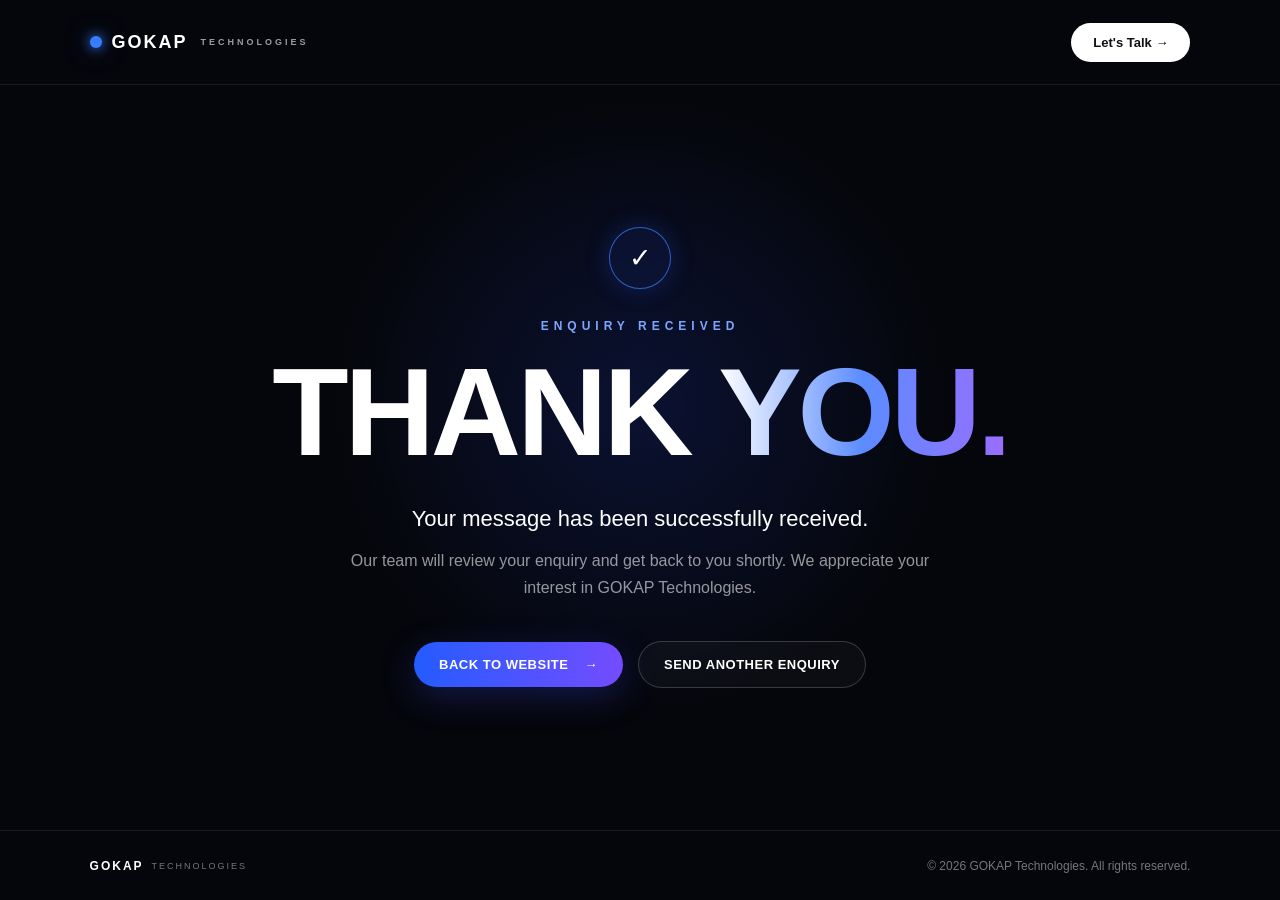
==== commit a121f20d: "Add files via upload" ====
--- a/thank-you.html
+++ b/thank-you.html
@@ -4,59 +4,85 @@
     <meta charset="UTF-8">
     <meta name="viewport" content="width=device-width, initial-scale=1.0">
 
-    <title>Thank You | Gokap Technologies</title>
+    <title>Thank You | GOKAP Technologies</title>
 
-    <link rel="stylesheet" href="style.css">
+    <link rel="stylesheet" href="thank-you.css">
 </head>
 
 <body>
 
-    <!-- Background glowing curves -->
-    <div class="curve curve-one"></div>
-    <div class="curve curve-two"></div>
-    <div class="curve curve-three"></div>
+    <!-- HEADER -->
+    <header class="thank-header">
 
-    <!-- Top Header -->
-    <header>
-        <div class="logo-text">
+        <div class="brand">
+            <span class="brand-dot"></span>
             <span>GOKAP</span>
             <small>TECHNOLOGIES</small>
         </div>
 
-        <nav>
-            <a href="#">IDEAS</a>
-            <a href="#">TECHNOLOGY</a>
-            <a href="#">IMPACT</a>
-        </nav>
+        <a href="index.html" class="header-button">
+            Let's Talk →
+        </a>
+
     </header>
 
-    <!-- Thank You Section -->
-    <main class="thank-you">
 
-        <h1>THANK <span>YOU</span></h1>
+    <!-- MAIN THANK YOU SECTION -->
+    <main class="thank-main">
 
-        <p class="subtitle">
-            YOUR MESSAGE HAS BEEN RECEIVED
-        </p>
+        <div class="thank-content">
 
-        <p class="message">
-            Our team will get back to you shortly.<br>
-            We appreciate your interest in Gokap Technologies.
-        </p>
+            <div class="success-mark">
+                ✓
+            </div>
 
-        <!-- Check mark - NO RING -->
-        <div class="check-mark">✓</div>
+            <p class="small-title">
+                ENQUIRY RECEIVED
+            </p>
 
-        <a href="index.html" class="back-button">
-            BACK TO WEBSITE
-            <span>→</span>
-        </a>
+            <h1>
+                THANK <span>YOU.</span>
+            </h1>
+
+            <p class="main-message">
+                Your message has been successfully received.
+            </p>
+
+            <p class="sub-message">
+                Our team will review your enquiry and get back to you shortly.
+                We appreciate your interest in GOKAP Technologies.
+            </p>
+
+            <div class="buttons">
+
+                <a href="index.html" class="primary-button">
+                    BACK TO WEBSITE
+                    <span>→</span>
+                </a>
+
+                <a href="index.html#contact" class="secondary-button">
+                    SEND ANOTHER ENQUIRY
+                </a>
+
+            </div>
+
+        </div>
 
     </main>
 
-    <!-- Bottom Text -->
-    <footer>
-        BUILDING A SMARTER TOMORROW
+
+    <!-- FOOTER -->
+    <footer class="thank-footer">
+
+        <div class="footer-brand">
+            <strong>GOKAP</strong>
+            <span>TECHNOLOGIES</span>
+        </div>
+
+        <p>
+            © 2026 GOKAP Technologies. All rights reserved.
+        </p>
+
     </footer>
 
 </body>
--- a/thank-you.css
+++ b/thank-you.css
@@ -0,0 +1,464 @@
+/* =========================================
+   GOKAP TECHNOLOGIES
+   THANK YOU PAGE
+   ========================================= */
+
+* {
+    margin: 0;
+    padding: 0;
+    box-sizing: border-box;
+}
+
+html {
+    width: 100%;
+    min-height: 100%;
+    scroll-behavior: smooth;
+}
+
+body {
+    width: 100%;
+    min-height: 100vh;
+
+    background:
+        radial-gradient(
+            circle at 50% 45%,
+            rgba(40, 80, 255, 0.16),
+            transparent 38%
+        ),
+        #05060b;
+
+    color: #ffffff;
+
+    font-family:
+        Arial,
+        Helvetica,
+        sans-serif;
+
+    overflow-x: hidden;
+}
+
+
+/* =========================================
+   HEADER
+   ========================================= */
+
+.thank-header {
+    width: 100%;
+    height: 85px;
+
+    display: flex;
+    align-items: center;
+    justify-content: space-between;
+
+    padding: 0 7%;
+
+    border-bottom: 1px solid rgba(255, 255, 255, 0.08);
+
+    background: rgba(5, 6, 11, 0.85);
+}
+
+
+/* BRAND */
+
+.brand {
+    display: flex;
+    align-items: center;
+    gap: 10px;
+
+    font-size: 18px;
+    font-weight: 700;
+    letter-spacing: 2px;
+}
+
+.brand-dot {
+    width: 12px;
+    height: 12px;
+
+    border-radius: 50%;
+
+    background: #377dff;
+
+    box-shadow:
+        0 0 12px #377dff,
+        0 0 25px rgba(55, 125, 255, 0.5);
+}
+
+.brand small {
+    font-size: 9px;
+    letter-spacing: 3px;
+    opacity: 0.6;
+    margin-left: 3px;
+}
+
+
+/* HEADER BUTTON */
+
+.header-button {
+    text-decoration: none;
+
+    color: #111;
+
+    background: #ffffff;
+
+    padding: 12px 22px;
+
+    border-radius: 30px;
+
+    font-size: 13px;
+    font-weight: 600;
+
+    transition: 0.3s ease;
+}
+
+.header-button:hover {
+    transform: translateY(-2px);
+
+    box-shadow:
+        0 8px 30px rgba(255, 255, 255, 0.15);
+}
+
+
+/* =========================================
+   MAIN
+   ========================================= */
+
+.thank-main {
+    width: 100%;
+    min-height: calc(100vh - 155px);
+
+    display: flex;
+
+    justify-content: center;
+    align-items: center;
+
+    padding: 100px 25px;
+}
+
+
+/* CONTENT */
+
+.thank-content {
+    width: 100%;
+    max-width: 850px;
+
+    text-align: center;
+}
+
+
+/* =========================================
+   SUCCESS CHECK
+   ========================================= */
+
+.success-mark {
+    width: 62px;
+    height: 62px;
+
+    margin: 0 auto 30px;
+
+    display: flex;
+    align-items: center;
+    justify-content: center;
+
+    border: 1px solid rgba(65, 130, 255, 0.7);
+
+    border-radius: 50%;
+
+    color: #ffffff;
+
+    font-size: 27px;
+
+    background: rgba(35, 70, 180, 0.12);
+
+    box-shadow:
+        0 0 25px rgba(40, 90, 255, 0.25);
+}
+
+
+/* =========================================
+   SMALL TITLE
+   ========================================= */
+
+.small-title {
+    font-size: 12px;
+
+    letter-spacing: 5px;
+
+    color: #7da7ff;
+
+    margin-bottom: 20px;
+
+    font-weight: 600;
+}
+
+
+/* =========================================
+   MAIN HEADING
+   ========================================= */
+
+.thank-content h1 {
+    margin: 0;
+
+    font-size: clamp(60px, 10vw, 125px);
+
+    line-height: 0.95;
+
+    letter-spacing: -4px;
+
+    font-weight: 800;
+}
+
+.thank-content h1 span {
+    background:
+        linear-gradient(
+            90deg,
+            #ffffff,
+            #5b8cff,
+            #9b6cff
+        );
+
+    -webkit-background-clip: text;
+    background-clip: text;
+
+    color: transparent;
+}
+
+
+/* =========================================
+   MESSAGE
+   ========================================= */
+
+.main-message {
+    margin-top: 30px;
+
+    font-size: 22px;
+
+    line-height: 1.5;
+
+    font-weight: 500;
+}
+
+.sub-message {
+    max-width: 620px;
+
+    margin: 12px auto 0;
+
+    font-size: 16px;
+
+    line-height: 1.7;
+
+    color: rgba(255, 255, 255, 0.58);
+}
+
+
+/* =========================================
+   BUTTONS
+   ========================================= */
+
+.buttons {
+    display: flex;
+
+    justify-content: center;
+
+    align-items: center;
+
+    gap: 15px;
+
+    margin-top: 40px;
+
+    flex-wrap: wrap;
+}
+
+.primary-button,
+.secondary-button {
+    text-decoration: none;
+
+    padding: 15px 25px;
+
+    border-radius: 30px;
+
+    font-size: 13px;
+
+    font-weight: 600;
+
+    letter-spacing: 0.5px;
+
+    transition: 0.3s ease;
+}
+
+
+/* PRIMARY */
+
+.primary-button {
+    color: #ffffff;
+
+    background:
+        linear-gradient(
+            90deg,
+            #245cff,
+            #744cff
+        );
+
+    box-shadow:
+        0 10px 35px rgba(60, 80, 255, 0.25);
+}
+
+.primary-button span {
+    margin-left: 12px;
+}
+
+.primary-button:hover {
+    transform: translateY(-3px);
+
+    box-shadow:
+        0 15px 40px rgba(60, 80, 255, 0.4);
+}
+
+
+/* SECONDARY */
+
+.secondary-button {
+    color: #ffffff;
+
+    border: 1px solid rgba(255, 255, 255, 0.18);
+
+    background: rgba(255, 255, 255, 0.03);
+}
+
+.secondary-button:hover {
+    background: rgba(255, 255, 255, 0.08);
+
+    border-color: rgba(255, 255, 255, 0.35);
+
+    transform: translateY(-3px);
+}
+
+
+/* =========================================
+   FOOTER
+   ========================================= */
+
+.thank-footer {
+    width: 100%;
+
+    min-height: 70px;
+
+    display: flex;
+
+    align-items: center;
+
+    justify-content: space-between;
+
+    padding: 20px 7%;
+
+    border-top: 1px solid rgba(255, 255, 255, 0.08);
+
+    color: rgba(255, 255, 255, 0.45);
+
+    font-size: 12px;
+}
+
+.footer-brand {
+    display: flex;
+
+    align-items: center;
+
+    gap: 8px;
+}
+
+.footer-brand strong {
+    color: #ffffff;
+
+    letter-spacing: 2px;
+}
+
+.footer-brand span {
+    letter-spacing: 2px;
+
+    font-size: 9px;
+}
+
+
+/* =========================================
+   MOBILE
+   ========================================= */
+
+@media (max-width: 600px) {
+
+    .thank-header {
+        height: 70px;
+
+        padding: 0 20px;
+    }
+
+    .brand {
+        font-size: 15px;
+    }
+
+    .brand small {
+        display: none;
+    }
+
+    .header-button {
+        padding: 10px 16px;
+
+        font-size: 11px;
+    }
+
+    .thank-main {
+        min-height: auto;
+
+        padding: 90px 20px;
+    }
+
+    .success-mark {
+        width: 55px;
+        height: 55px;
+
+        font-size: 23px;
+    }
+
+    .small-title {
+        font-size: 10px;
+
+        letter-spacing: 3px;
+    }
+
+    .thank-content h1 {
+        font-size: 58px;
+
+        letter-spacing: -2px;
+    }
+
+    .main-message {
+        font-size: 19px;
+    }
+
+    .sub-message {
+        font-size: 14px;
+    }
+
+    .buttons {
+        flex-direction: column;
+
+        width: 100%;
+    }
+
+    .primary-button,
+    .secondary-button {
+        width: 100%;
+
+        max-width: 300px;
+
+        text-align: center;
+    }
+
+    .thank-footer {
+        flex-direction: column;
+
+        gap: 12px;
+
+        text-align: center;
+
+        padding: 25px 20px;
+    }
+}
